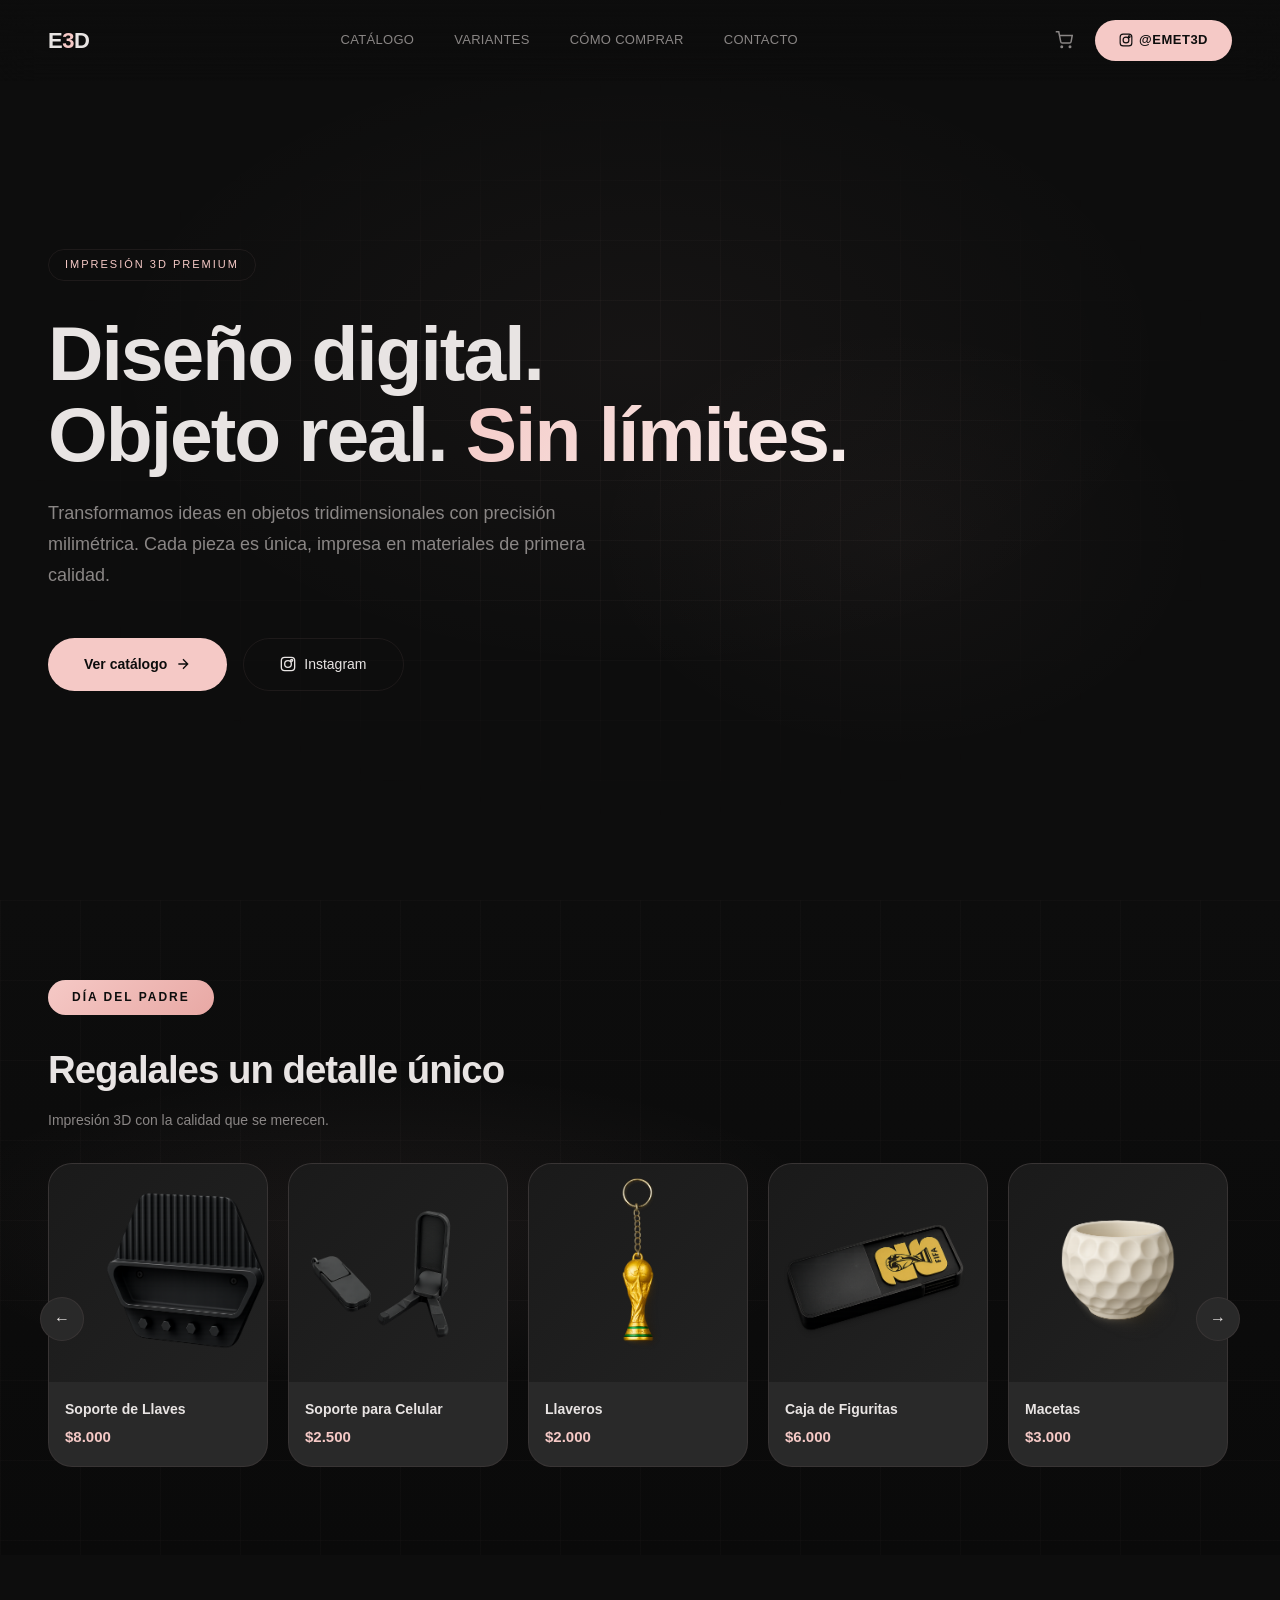
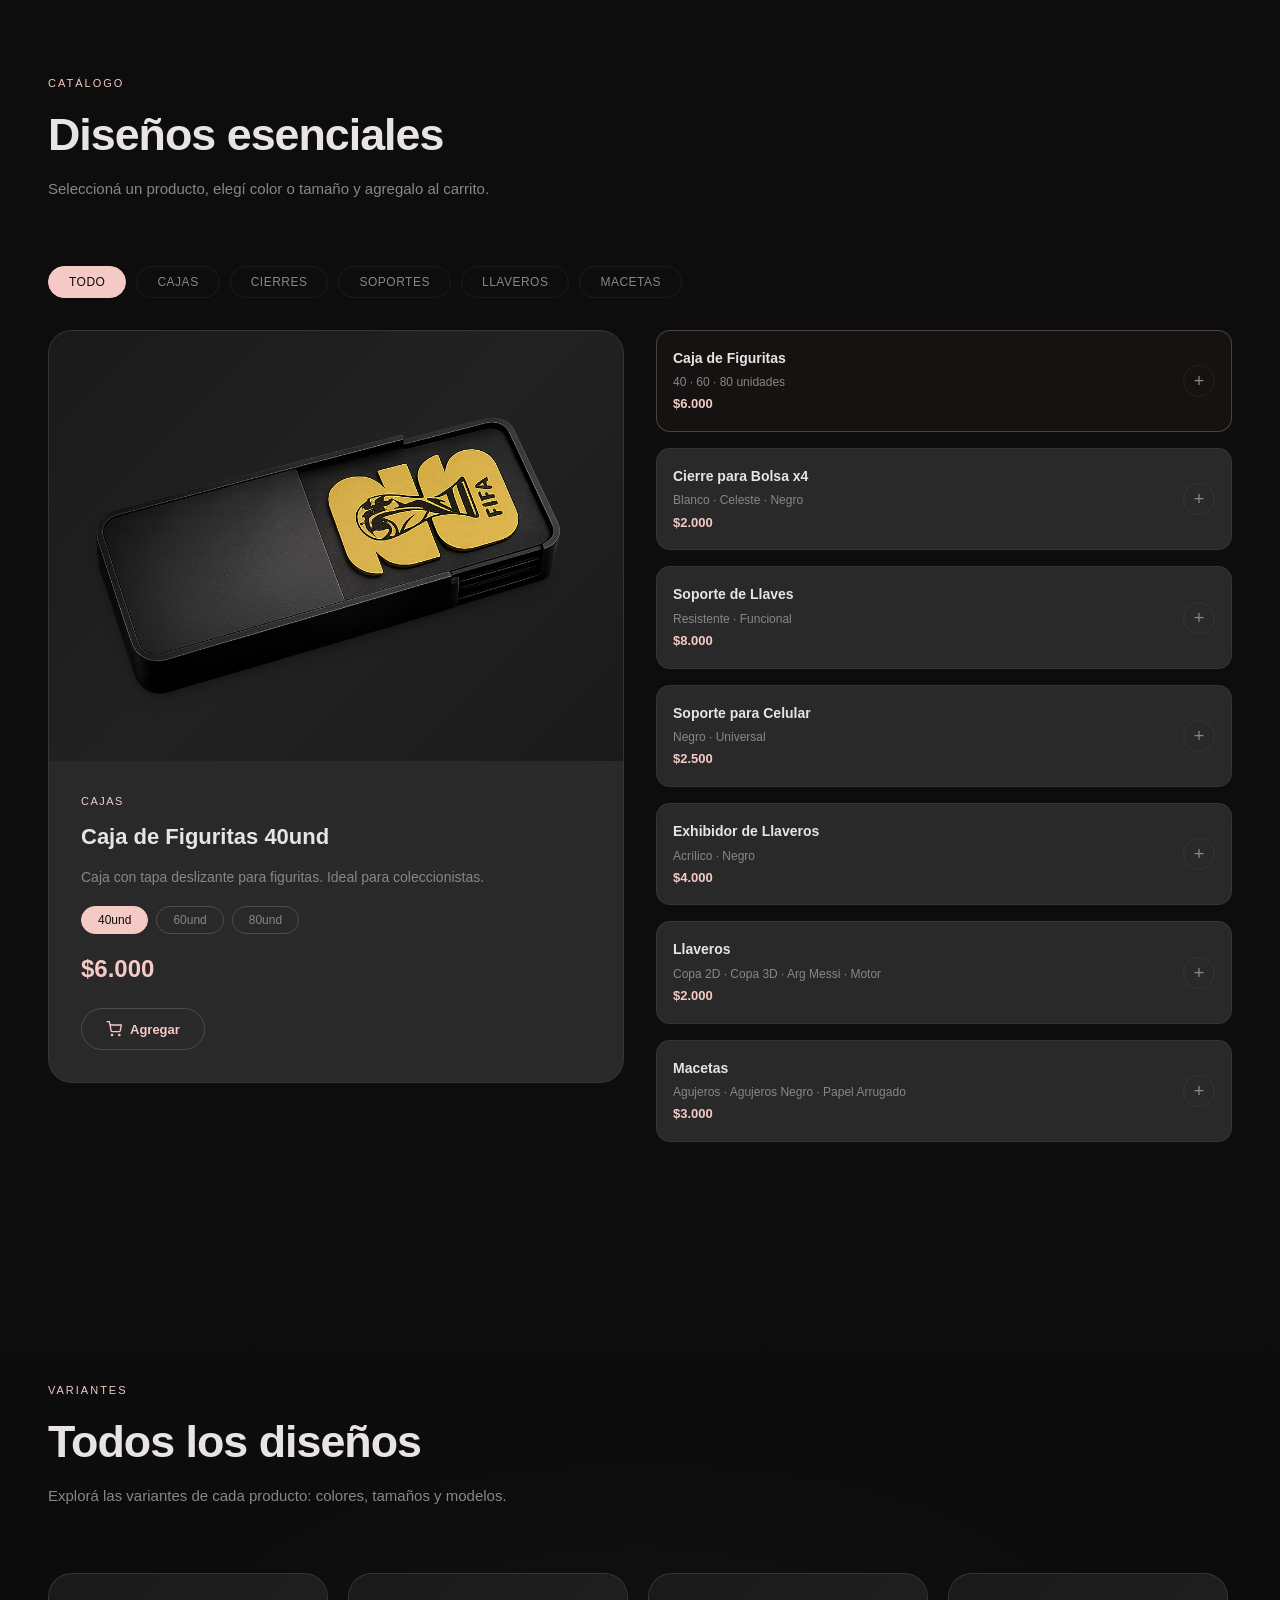
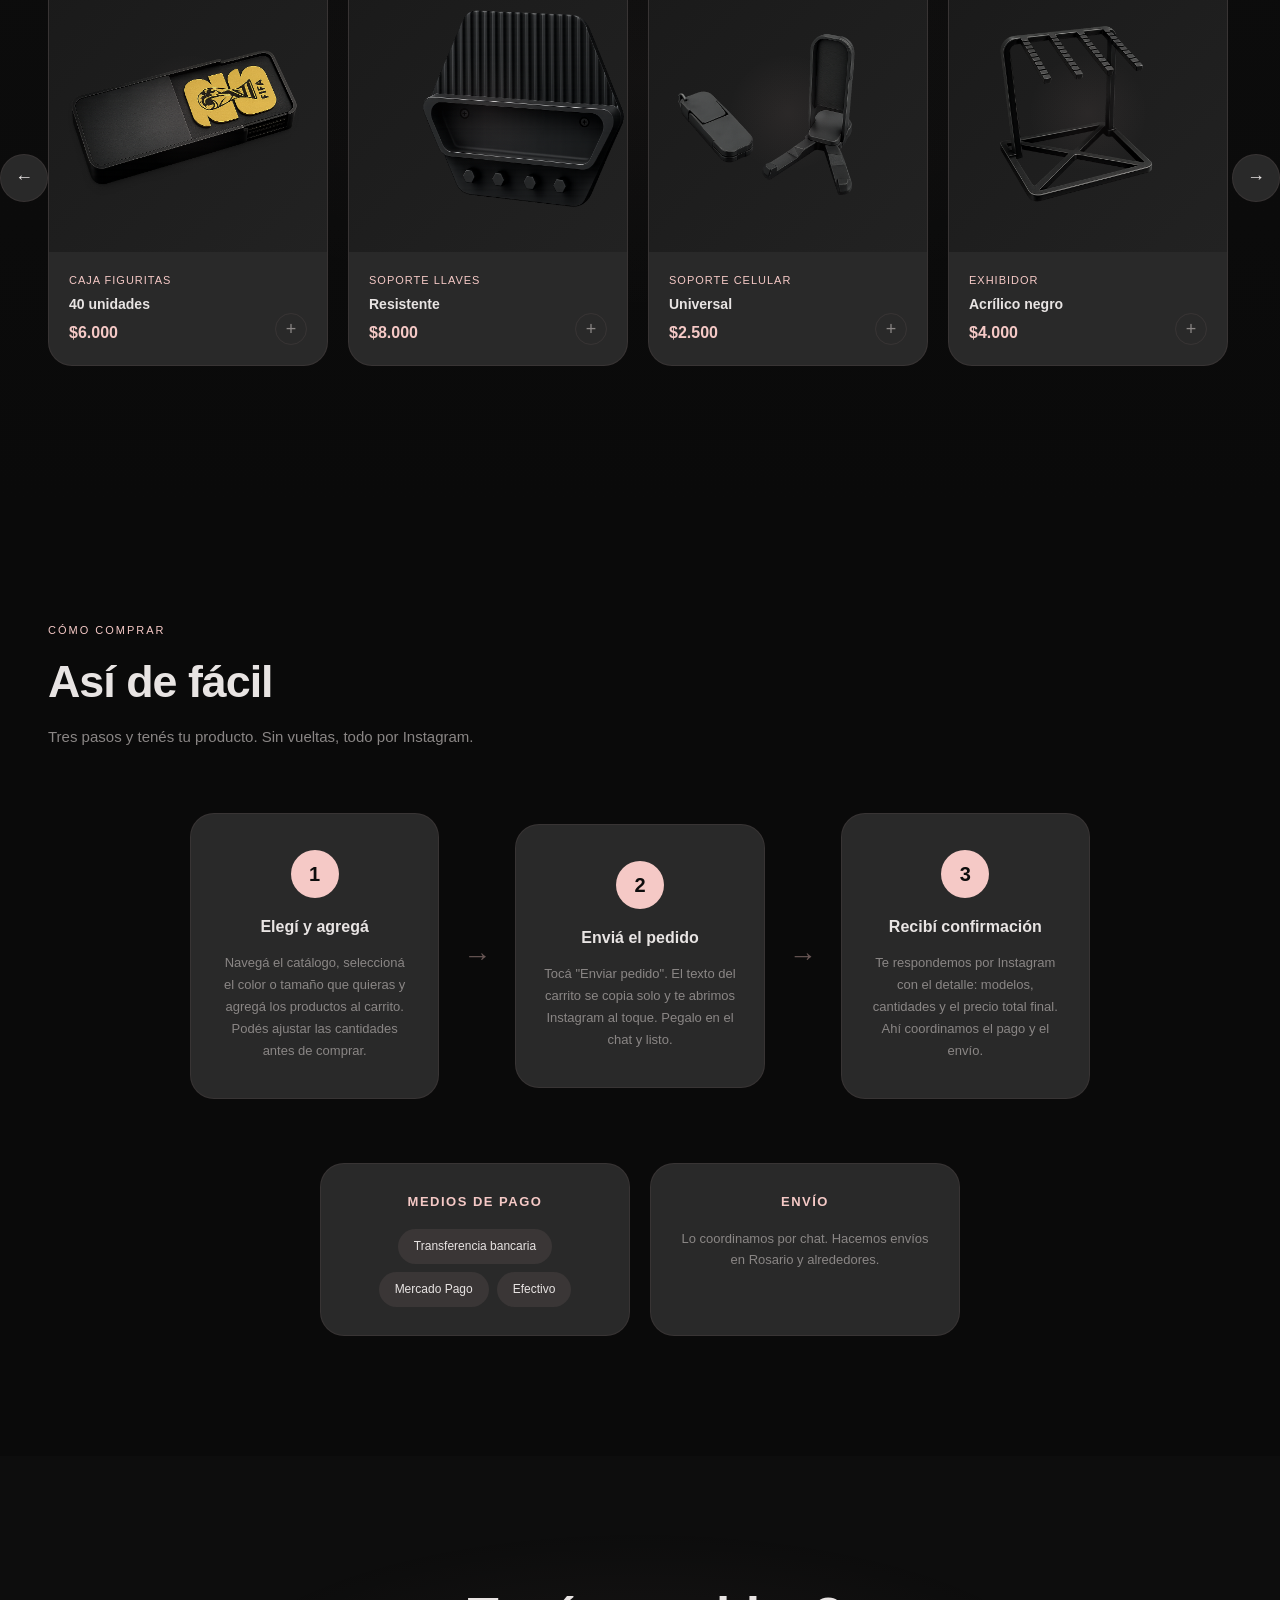
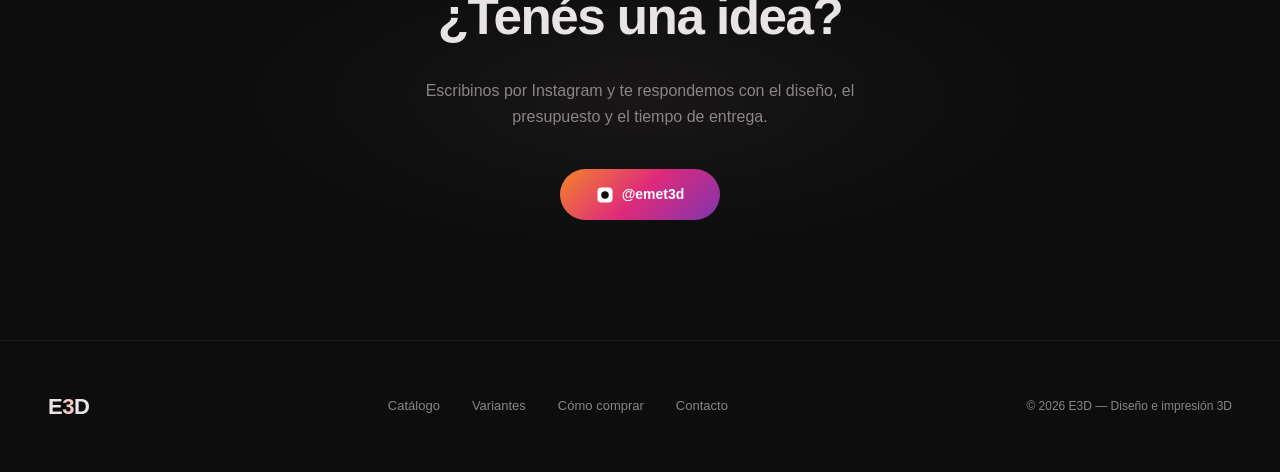
==== index.html @ e613b796 "Add special days carousel (Dia del Padre)" ====
<!DOCTYPE html>
<html lang="es">
<head>
<meta charset="UTF-8">
<meta name="viewport" content="width=device-width, initial-scale=1.0, maximum-scale=1.0, user-scalable=no">
<title>E3D — Diseño e Impresión 3D Premium</title>
<meta name="description" content="E3D — Transformamos ideas en objetos 3D. Cajas, llaveros, soportes y más. Impresión 3D premium en Rosario, Argentina. Pedidos por Instagram.">
<meta property="og:title" content="E3D — Diseño e Impresión 3D Premium">
<meta property="og:description" content="Cajas, llaveros, soportes y más. Impresión 3D premium. Pedinos por Instagram.">
<meta property="og:type" content="website">
<meta property="og:url" content="https://emet3d.github.io/E3D-Website/">
<meta property="og:image" content="https://emet3d.github.io/E3D-Website/images/og-image.png">
<meta name="twitter:card" content="summary_large_image">
<meta name="twitter:title" content="E3D — Diseño e Impresión 3D Premium">
<meta name="twitter:description" content="Cajas, llaveros, soportes y más. Impresión 3D premium. Pedinos por Instagram.">
<meta http-equiv="Content-Security-Policy" content="default-src 'self'; script-src 'self' https://code.jquery.com 'unsafe-inline'; style-src 'self' https://fonts.googleapis.com 'unsafe-inline'; font-src 'self' https://fonts.gstatic.com; img-src 'self' data:; connect-src 'self'; frame-ancestors 'none'; form-action 'none'; base-uri 'self'; upgrade-insecure-requests">
<link rel="canonical" href="https://emet3d.github.io/E3D-Website/">
<script type="application/ld+json">
{
  "@context": "https://schema.org",
  "@type": "Store",
  "name": "E3D",
  "description": "Diseño e impresión 3D premium. Cajas, llaveros, soportes y más.",
  "url": "https://e3d.com.ar",
  "telephone": "",
  "email": "",
  "address": { "@type": "PostalAddress", "addressLocality": "Rosario", "addressCountry": "AR" },
  "sameAs": ["https://www.instagram.com/emet3d/"],
  "makesOffer": [
    { "@type": "Offer", "name": "Caja de Figuritas 40und", "price": "6000", "priceCurrency": "ARS" },
    { "@type": "Offer", "name": "Caja de Figuritas 60und", "price": "8000", "priceCurrency": "ARS" },
    { "@type": "Offer", "name": "Caja de Figuritas 80und", "price": "10000", "priceCurrency": "ARS" },
    { "@type": "Offer", "name": "Cierre Bolsa Blanco x4", "price": "2000", "priceCurrency": "ARS" },
    { "@type": "Offer", "name": "Cierre Bolsa Celeste x4", "price": "2000", "priceCurrency": "ARS" },
    { "@type": "Offer", "name": "Cierre Bolsa Negro x4", "price": "2000", "priceCurrency": "ARS" },
    { "@type": "Offer", "name": "Soporte de Llaves", "price": "8000", "priceCurrency": "ARS" },
    { "@type": "Offer", "name": "Soporte para Celular", "price": "2500", "priceCurrency": "ARS" },
    { "@type": "Offer", "name": "Exhibidor de Llaveros", "price": "4000", "priceCurrency": "ARS" },
    { "@type": "Offer", "name": "Llavero Copa 2D", "price": "2000", "priceCurrency": "ARS" },
    { "@type": "Offer", "name": "Llavero Copa 3D", "price": "2000", "priceCurrency": "ARS" },
    { "@type": "Offer", "name": "Llavero Arg Messi", "price": "2000", "priceCurrency": "ARS" },
    { "@type": "Offer", "name": "Llavero Motor", "price": "2000", "priceCurrency": "ARS" },
    { "@type": "Offer", "name": "Maceta Textura Agujeros", "price": "3000", "priceCurrency": "ARS" },
    { "@type": "Offer", "name": "Maceta Textura Agujeros Negro", "price": "3000", "priceCurrency": "ARS" },
    { "@type": "Offer", "name": "Maceta Textura Papel Arrugado", "price": "3000", "priceCurrency": "ARS" }
  ]
}
</script>
<link rel="stylesheet" href="style.css">
</head>
<body>

<nav>
  <a href="#" class="nav-logo">E<span>3</span>D</a>
  <button class="hamburger" aria-label="Menú">
    <span></span><span></span><span></span>
  </button>
  <div class="nav-links">
    <a href="#catalogo">Catálogo</a>
    <a href="#variantes">Variantes</a>
    <a href="#como-comprar">Cómo comprar</a>
    <a href="#contacto">Contacto</a>
  </div>
  <div class="nav-right">
    <button class="cart-btn" id="cartToggle" aria-label="Carrito">
      <svg width="18" height="18" viewBox="0 0 24 24" fill="none" stroke="currentColor" stroke-width="2"><circle cx="9" cy="21" r="1"/><circle cx="20" cy="21" r="1"/><path d="M1 1h4l2.68 13.39a2 2 0 0 0 2 1.61h9.72a2 2 0 0 0 2-1.61L23 6H6"/></svg>
      <span class="cart-count" id="cartCount">0</span>
    </button>
    <a href="https://www.instagram.com/emet3d/" target="_blank" rel="noopener noreferrer" class="nav-cta">
      <svg width="14" height="14" viewBox="0 0 24 24" fill="none" stroke="currentColor" stroke-width="2"><rect x="2" y="2" width="20" height="20" rx="5"/><circle cx="12" cy="12" r="5"/><circle cx="17.5" cy="6.5" r="1.5"/></svg>
      @emet3d
    </a>
  </div>
</nav>

<section class="hero">
  <div class="hero-bg"></div>
  <div class="hero-grid"></div>
  <div class="hero-content">
    <div class="hero-tag">Impresión 3D Premium</div>
    <h1>Diseño digital.<br>Objeto real.<span class="highlight"> Sin límites.</span></h1>
    <p>Transformamos ideas en objetos tridimensionales con precisión milimétrica. Cada pieza es única, impresa en materiales de primera calidad.</p>
    <div class="hero-actions">
      <a href="#catalogo" class="btn-primary">
        Ver catálogo
        <svg width="16" height="16" viewBox="0 0 24 24" fill="none" stroke="currentColor" stroke-width="2"><path d="M5 12h14M12 5l7 7-7 7"/></svg>
      </a>
      <a href="https://www.instagram.com/emet3d/" target="_blank" rel="noopener noreferrer" class="btn-secondary">
        <svg width="16" height="16" viewBox="0 0 24 24" fill="none" stroke="currentColor" stroke-width="2"><rect x="2" y="2" width="20" height="20" rx="5"/><circle cx="12" cy="12" r="5"/><circle cx="17.5" cy="6.5" r="1.5"/></svg>
        Instagram
      </a>
    </div>

  </div>
</section>

<section class="special-section" id="especial">
  <div class="special-badge">Día del Padre</div>
  <div class="special-content">
    <div class="special-header">
      <h2>Regalales un detalle único</h2>
      <p>Impresión 3D con la calidad que se merecen.</p>
    </div>
    <div class="special-carousel">
      <div class="special-track">
        <div class="special-card" data-href="#catalogo" data-product="llaves">
          <img src="images/fotos sin nada/soporte llaves.png" alt="Soporte de Llaves" loading="lazy">
          <div class="special-card-info">
            <h4>Soporte de Llaves</h4>
            <span class="special-price">$8.000</span>
          </div>
        </div>
        <div class="special-card" data-href="#catalogo" data-product="celular">
          <img src="images/fotos sin nada/soporte para telefono negro.png" alt="Soporte para Celular" loading="lazy">
          <div class="special-card-info">
            <h4>Soporte para Celular</h4>
            <span class="special-price">$2.500</span>
          </div>
        </div>
        <div class="special-card" data-href="#catalogo" data-product="llavero">
          <img src="images/fotos sin nada/llavero copa 3d.png" alt="Llavero" loading="lazy">
          <div class="special-card-info">
            <h4>Llaveros</h4>
            <span class="special-price">$2.000</span>
          </div>
        </div>
        <div class="special-card" data-href="#catalogo" data-product="caja">
          <img src="images/fotos sin nada/caja de figuritas 40und tapa deslizante.png" alt="Caja de Figuritas" loading="lazy">
          <div class="special-card-info">
            <h4>Caja de Figuritas</h4>
            <span class="special-price">$6.000</span>
          </div>
        </div>
        <div class="special-card" data-href="#catalogo" data-product="maceta">
          <img src="images/fotos sin nada/maceta textura agujeros.png" alt="Maceta" loading="lazy">
          <div class="special-card-info">
            <h4>Macetas</h4>
            <span class="special-price">$3.000</span>
          </div>
        </div>
      </div>
      <button class="special-btn special-prev">&#8592;</button>
      <button class="special-btn special-next">&#8594;</button>
    </div>
  </div>
</section>

<section class="section" id="catalogo">
  <div class="section-header">
    <div class="section-tag">Catálogo</div>
    <h2 class="section-title">Diseños esenciales</h2>
    <p class="section-desc">Seleccioná un producto, elegí color o tamaño y agregalo al carrito.</p>
  </div>
  <div class="catalog-tabs fade-up">
    <button class="catalog-tab active" data-cat="todo">Todo</button>
    <button class="catalog-tab" data-cat="Cajas">Cajas</button>
    <button class="catalog-tab" data-cat="Cierres">Cierres</button>
    <button class="catalog-tab" data-cat="Soportes">Soportes</button>
    <button class="catalog-tab" data-cat="Llaveros">Llaveros</button>
    <button class="catalog-tab" data-cat="Macetas">Macetas</button>
  </div>
  <div class="catalog-layout">
    <div class="catalog-featured fade-up">
      <div class="product-image">
        <div class="glow"></div>
        <div class="placeholder-icon" style="font-size:64px; opacity:0.15;">&#128230;</div>
        <img src="" alt="Producto destacado" class="hidden" loading="lazy">
      </div>
      <div class="product-info">
        <div class="category">Cajas</div>
        <h3>Caja de Figuritas 40und</h3>
        <p class="desc">Caja con tapa deslizante para 40 figuritas. Ideal para coleccionistas y regalos empresariales.</p>
        <div class="variant-selector" style="display:none;">
          <div class="variant-options"></div>
        </div>
        <div class="price">$6.000</div>
        <div class="qty-selector" style="display:none;">
          <button class="qty-btn qty-minus">−</button>
          <span class="qty-value">1</span>
          <button class="qty-btn qty-plus">+</button>
          <span class="qty-total"></span>
        </div>
        <button class="btn-add-cart" data-id="caja-40" data-name="Caja de Figuritas 40und" data-price="6000">
          <svg width="16" height="16" viewBox="0 0 24 24" fill="none" stroke="currentColor" stroke-width="2"><circle cx="9" cy="21" r="1"/><circle cx="20" cy="21" r="1"/><path d="M1 1h4l2.68 13.39a2 2 0 0 0 2 1.61h9.72a2 2 0 0 0 2-1.61L23 6H6"/></svg>
          Agregar
        </button>
      </div>
    </div>
    <div class="catalog-list fade-up">
      <div class="catalog-item active" data-name="Caja de Figuritas" data-category="Cajas" data-desc="Caja con tapa deslizante para figuritas. Ideal para coleccionistas." data-price="$6.000" data-price-num="6000" data-id="caja-40" data-img="images/fotos sin nada/caja de figuritas 40und tapa deslizante.png" data-variants='[{"id":"caja-40","name":"Caja de Figuritas 40und","label":"40und","img":"images/fotos sin nada/caja de figuritas 40und tapa deslizante.png","price":"6000","priceLabel":"$6.000"},{"id":"caja-60","name":"Caja de Figuritas 60und","label":"60und","img":"images/fotos sin nada/caja de figuritas 40und tapa deslizante.png","price":"8000","priceLabel":"$8.000"},{"id":"caja-80","name":"Caja de Figuritas 80und","label":"80und","img":"images/fotos sin nada/caja de figuritas 40und tapa deslizante.png","price":"10000","priceLabel":"$10.000"}]'>
        <div class="item-info">
          <h4>Caja de Figuritas</h4>
          <p>40 · 60 · 80 unidades</p>
          <div class="item-price">$6.000</div>
        </div>
        <button class="btn-sm-cart" title="Agregar">+</button>
      </div>
      <div class="catalog-item" data-name="Cierre para Bolsa x4" data-category="Cierres" data-desc="Pack de 4 cierres plásticos para bolsas. Disponible en 3 colores." data-price="$2.000" data-price-num="2000" data-id="cierre-blanco" data-img="images/fotos sin nada/cierre bolsa blanco.png" data-variants='[{"id":"cierre-blanco","name":"Cierre Bolsa Blanco x4","label":"Blanco","img":"images/fotos sin nada/cierre bolsa blanco.png","price":"2000","priceLabel":"$2.000"},{"id":"cierre-celeste","name":"Cierre Bolsa Celeste x4","label":"Celeste","img":"images/fotos sin nada/cierre bolsa celeste.png","price":"2000","priceLabel":"$2.000"},{"id":"cierre-negro","name":"Cierre Bolsa Negro x4","label":"Negro","img":"images/fotos sin nada/cierre bolsa negro.png","price":"2000","priceLabel":"$2.000"}]'>
        <div class="item-info">
          <h4>Cierre para Bolsa x4</h4>
          <p>Blanco · Celeste · Negro</p>
          <div class="item-price">$2.000</div>
        </div>
        <button class="btn-sm-cart" title="Agregar">+</button>
      </div>
      <div class="catalog-item" data-name="Soporte de Llaves" data-category="Soportes" data-desc="Soporte resistente para llaves. Diseño funcional y duradero." data-price="$8.000" data-price-num="8000" data-id="soporte-llaves" data-img="images/fotos sin nada/soporte llaves.png" data-variants="">
        <div class="item-info">
          <h4>Soporte de Llaves</h4>
          <p>Resistente · Funcional</p>
          <div class="item-price">$8.000</div>
        </div>
        <button class="btn-sm-cart" title="Agregar">+</button>
      </div>
      <div class="catalog-item" data-name="Soporte para Celular" data-category="Soportes" data-desc="Soporte minimalista para celular. Compatible con cualquier teléfono." data-price="$2.500" data-price-num="2500" data-id="soporte-celular" data-img="images/fotos sin nada/soporte para telefono negro.png" data-variants="">
        <div class="item-info">
          <h4>Soporte para Celular</h4>
          <p>Negro · Universal</p>
          <div class="item-price">$2.500</div>
        </div>
        <button class="btn-sm-cart" title="Agregar">+</button>
      </div>
      <div class="catalog-item" data-name="Exhibidor de Llaveros" data-category="Exhibidores" data-desc="Exhibidor de acrílico para llaveros. Ideal para puntos de venta." data-price="$4.000" data-price-num="4000" data-id="exhibidor-llavero" data-img="images/fotos sin nada/exhibidor de llavero negro.png" data-variants="">
        <div class="item-info">
          <h4>Exhibidor de Llaveros</h4>
          <p>Acrílico · Negro</p>
          <div class="item-price">$4.000</div>
        </div>
        <button class="btn-sm-cart" title="Agregar">+</button>
      </div>
      <div class="catalog-item" data-name="Llaveros" data-category="Llaveros" data-desc="Llaveros personalizados. 1u $2.000 · 5u c/u $1.500 · 10u c/u $1.200. Elegí tu diseño." data-price="$2.000" data-price-num="2000" data-id="llavero-copa-2d" data-img="images/fotos sin nada/llavero copa 2d.png" data-tiered="true" data-variants='[{"id":"llavero-copa-2d","name":"Llavero Copa 2D","label":"Copa 2D","img":"images/fotos sin nada/llavero copa 2d.png","price":"2000","priceLabel":"$2.000"},{"id":"llavero-copa-3d","name":"Llavero Copa 3D","label":"Copa 3D","img":"images/fotos sin nada/llavero copa 3d.png","price":"2000","priceLabel":"$2.000"},{"id":"llavero-messi","name":"Llavero Arg Messi","label":"Arg Messi","img":"images/fotos sin nada/llavero arg messi.png","price":"2000","priceLabel":"$2.000"},{"id":"llavero-motor","name":"Llavero Motor","label":"Motor","img":"images/fotos sin nada/llavero motor.png","price":"2000","priceLabel":"$2.000"}]'>
        <div class="item-info">
          <h4>Llaveros</h4>
          <p>Copa 2D · Copa 3D · Arg Messi · Motor</p>
          <div class="item-price">$2.000</div>
        </div>
        <button class="btn-sm-cart" title="Agregar">+</button>
      </div>
      <div class="catalog-item" data-name="Macetas" data-category="Macetas" data-desc="Macetas texturizadas impresas en 3D. Ideales para cactus y suculentas." data-price="$3.000" data-price-num="3000" data-id="maceta-agujeros" data-img="images/fotos sin nada/maceta textura agujeros.png" data-variants='[{"id":"maceta-agujeros","name":"Maceta Textura Agujeros","label":"Agujeros","img":"images/fotos sin nada/maceta textura agujeros.png","price":"3000","priceLabel":"$3.000"},{"id":"maceta-agujeros-negro","name":"Maceta Textura Agujeros Negro","label":"Agujeros Negro","img":"images/fotos sin nada/maceta textura agujeros negro.png","price":"3000","priceLabel":"$3.000"},{"id":"maceta-papel","name":"Maceta Textura Papel Arrugado","label":"Papel Arrugado","img":"images/fotos sin nada/maceta textura papel.png","price":"3000","priceLabel":"$3.000"}]'>
        <div class="item-info">
          <h4>Macetas</h4>
          <p>Agujeros · Agujeros Negro · Papel Arrugado</p>
          <div class="item-price">$3.000</div>
        </div>
        <button class="btn-sm-cart" title="Agregar">+</button>
      </div>
    </div>
  </div>
</section>

<section class="variants-section" id="variantes">
  <div class="section-header">
    <div class="section-tag">Variantes</div>
    <h2 class="section-title">Todos los diseños</h2>
    <p class="section-desc">Explorá las variantes de cada producto: colores, tamaños y modelos.</p>
  </div>
  <div class="carousel-wrapper fade-up">
    <button class="carousel-btn prev">&#8592;</button>
    <button class="carousel-btn next">&#8594;</button>
    <div class="carousel-track">
      <div class="carousel-card" data-id="caja-40" data-name="Caja de Figuritas 40und" data-price="6000">
        <div class="carousel-image">
          <div class="carousel-glow"></div>
          <img src="images/fotos sin nada/caja de figuritas 40und tapa deslizante.png" alt="Caja de Figuritas 40und" loading="lazy">
        </div>
        <div class="carousel-info">
          <div class="variant-label">Caja Figuritas</div>
          <h4>40 unidades</h4>
          <div class="variant-price">$6.000</div>
          <button class="btn-sm-cart variant-add" title="Agregar">+</button>
        </div>
      </div>
      <div class="carousel-card" data-id="soporte-llaves" data-name="Soporte de Llaves" data-price="8000">
        <div class="carousel-image">
          <div class="carousel-glow"></div>
          <img src="images/fotos sin nada/soporte llaves.png" alt="Soporte de Llaves" loading="lazy">
        </div>
        <div class="carousel-info">
          <div class="variant-label">Soporte Llaves</div>
          <h4>Resistente</h4>
          <div class="variant-price">$8.000</div>
          <button class="btn-sm-cart variant-add" title="Agregar">+</button>
        </div>
      </div>
      <div class="carousel-card" data-id="soporte-celular" data-name="Soporte para Celular" data-price="2500">
        <div class="carousel-image">
          <div class="carousel-glow"></div>
          <img src="images/fotos sin nada/soporte para telefono negro.png" loading="lazy" alt="Soporte para Celular">
        </div>
        <div class="carousel-info">
          <div class="variant-label">Soporte Celular</div>
          <h4>Universal</h4>
          <div class="variant-price">$2.500</div>
          <button class="btn-sm-cart variant-add" title="Agregar">+</button>
        </div>
      </div>
      <div class="carousel-card" data-id="exhibidor-llavero" data-name="Exhibidor de Llaveros" data-price="4000">
        <div class="carousel-image">
          <div class="carousel-glow"></div>
          <img src="images/fotos sin nada/exhibidor de llavero negro.png" loading="lazy" alt="Exhibidor de Llaveros">
        </div>
        <div class="carousel-info">
          <div class="variant-label">Exhibidor</div>
          <h4>Acrílico negro</h4>
          <div class="variant-price">$4.000</div>
          <button class="btn-sm-cart variant-add" title="Agregar">+</button>
        </div>
      </div>
      <div class="carousel-card" data-id="cierre-blanco" data-name="Cierre Bolsa Blanco x4" data-price="2000">
        <div class="carousel-image">
          <div class="carousel-glow"></div>
          <img src="images/fotos sin nada/cierre bolsa blanco.png" loading="lazy" alt="Cierre Bolsa Blanco x4">
        </div>
        <div class="carousel-info">
          <div class="variant-label">Cierre Blanco</div>
          <h4>Pack x4</h4>
          <div class="variant-price">$2.000</div>
          <button class="btn-sm-cart variant-add" title="Agregar">+</button>
        </div>
      </div>
      <div class="carousel-card" data-id="cierre-celeste" data-name="Cierre Bolsa Celeste x4" data-price="2000">
        <div class="carousel-image">
          <div class="carousel-glow"></div>
          <img src="images/fotos sin nada/cierre bolsa celeste.png" loading="lazy" alt="Cierre Bolsa Celeste x4">
        </div>
        <div class="carousel-info">
          <div class="variant-label">Cierre Celeste</div>
          <h4>Pack x4</h4>
          <div class="variant-price">$2.000</div>
          <button class="btn-sm-cart variant-add" title="Agregar">+</button>
        </div>
      </div>
      <div class="carousel-card" data-id="cierre-negro" data-name="Cierre Bolsa Negro x4" data-price="2000">
        <div class="carousel-image">
          <div class="carousel-glow"></div>
          <img src="images/fotos sin nada/cierre bolsa negro.png" loading="lazy" alt="Cierre Bolsa Negro x4">
        </div>
        <div class="carousel-info">
          <div class="variant-label">Cierre Negro</div>
          <h4>Pack x4</h4>
          <div class="variant-price">$2.000</div>
          <button class="btn-sm-cart variant-add" title="Agregar">+</button>
        </div>
      </div>
      <div class="carousel-card" data-id="llavero-copa-2d" data-name="Llavero Copa 2D" data-price="2000">
        <div class="carousel-image">
          <div class="carousel-glow"></div>
          <img src="images/fotos sin nada/llavero copa 2d.png" loading="lazy" alt="Llavero Copa 2D">
        </div>
        <div class="carousel-info">
          <div class="variant-label">Llavero</div>
          <h4>Copa 2D</h4>
          <div class="variant-price">$2.000</div>
          <button class="btn-sm-cart variant-add" title="Agregar">+</button>
        </div>
      </div>
      <div class="carousel-card" data-id="llavero-copa-3d" data-name="Llavero Copa 3D" data-price="2000">
        <div class="carousel-image">
          <div class="carousel-glow"></div>
          <img src="images/fotos sin nada/llavero copa 3d.png" loading="lazy" alt="Llavero Copa 3D">
        </div>
        <div class="carousel-info">
          <div class="variant-label">Llavero</div>
          <h4>Copa 3D</h4>
          <div class="variant-price">$2.000</div>
          <button class="btn-sm-cart variant-add" title="Agregar">+</button>
        </div>
      </div>
      <div class="carousel-card" data-id="llavero-messi" data-name="Llavero Arg Messi" data-price="2000">
        <div class="carousel-image">
          <div class="carousel-glow"></div>
          <img src="images/fotos sin nada/llavero arg messi.png" loading="lazy" alt="Llavero Arg Messi">
        </div>
        <div class="carousel-info">
          <div class="variant-label">Llavero</div>
          <h4>Arg Messi</h4>
          <div class="variant-price">$2.000</div>
          <button class="btn-sm-cart variant-add" title="Agregar">+</button>
        </div>
      </div>
      <div class="carousel-card" data-id="llavero-motor" data-name="Llavero Motor" data-price="2000">
        <div class="carousel-image">
          <div class="carousel-glow"></div>
          <img src="images/fotos sin nada/llavero motor.png" loading="lazy" alt="Llavero Motor">
        </div>
        <div class="carousel-info">
          <div class="variant-label">Llavero</div>
          <h4>Motor</h4>
          <div class="variant-price">$2.000</div>
          <button class="btn-sm-cart variant-add" title="Agregar">+</button>
        </div>
      </div>
      <div class="carousel-card" data-id="maceta-agujeros" data-name="Maceta Textura Agujeros" data-price="3000">
        <div class="carousel-image">
          <div class="carousel-glow"></div>
          <img src="images/fotos sin nada/maceta textura agujeros.png" loading="lazy" alt="Maceta Textura Agujeros">
        </div>
        <div class="carousel-info">
          <div class="variant-label">Maceta</div>
          <h4>Textura Agujeros</h4>
          <div class="variant-price">$3.000</div>
          <button class="btn-sm-cart variant-add" title="Agregar">+</button>
        </div>
      </div>
      <div class="carousel-card" data-id="maceta-agujeros-negro" data-name="Maceta Textura Agujeros Negro" data-price="3000">
        <div class="carousel-image">
          <div class="carousel-glow"></div>
          <img src="images/fotos sin nada/maceta textura agujeros negro.png" loading="lazy" alt="Maceta Textura Agujeros Negro">
        </div>
        <div class="carousel-info">
          <div class="variant-label">Maceta</div>
          <h4>Agujeros Negro</h4>
          <div class="variant-price">$3.000</div>
          <button class="btn-sm-cart variant-add" title="Agregar">+</button>
        </div>
      </div>
      <div class="carousel-card" data-id="maceta-papel" data-name="Maceta Textura Papel Arrugado" data-price="3000">
        <div class="carousel-image">
          <div class="carousel-glow"></div>
          <img src="images/fotos sin nada/maceta textura papel.png" loading="lazy" alt="Maceta Textura Papel Arrugado">
        </div>
        <div class="carousel-info">
          <div class="variant-label">Maceta</div>
          <h4>Papel Arrugado</h4>
          <div class="variant-price">$3.000</div>
          <button class="btn-sm-cart variant-add" title="Agregar">+</button>
        </div>
      </div>
    </div>
  </div>
</section>

<section class="section how-section" id="como-comprar">
  <div class="section-header">
    <div class="section-tag">Cómo comprar</div>
    <h2 class="section-title">Así de fácil</h2>
    <p class="section-desc">Tres pasos y tenés tu producto. Sin vueltas, todo por Instagram.</p>
  </div>
  <div class="how-grid fade-up">
    <div class="how-step">
      <div class="how-num">1</div>
      <h3>Elegí y agregá</h3>
      <p>Navegá el catálogo, seleccioná el color o tamaño que quieras y agregá los productos al carrito. Podés ajustar las cantidades antes de comprar.</p>
    </div>
    <div class="how-arrow">
      <span>&#8594;</span>
    </div>
    <div class="how-step">
      <div class="how-num">2</div>
      <h3>Enviá el pedido</h3>
      <p>Tocá "Enviar pedido". El texto del carrito se copia solo y te abrimos Instagram al toque. Pegalo en el chat y listo.</p>
    </div>
    <div class="how-arrow">
      <span>&#8594;</span>
    </div>
    <div class="how-step">
      <div class="how-num">3</div>
      <h3>Recibí confirmación</h3>
      <p>Te respondemos por Instagram con el detalle: modelos, cantidades y el precio total final. Ahí coordinamos el pago y el envío.</p>
    </div>
  </div>
  <div class="how-payment fade-up">
    <div class="payment-box">
      <h3>Medios de pago</h3>
      <div class="payment-methods">
        <span class="payment-method">Transferencia bancaria</span>
        <span class="payment-method">Mercado Pago</span>
        <span class="payment-method">Efectivo</span>
      </div>
    </div>
    <div class="payment-box">
      <h3>Envío</h3>
      <p>Lo coordinamos por chat. Hacemos envíos en Rosario y alrededores.</p>
    </div>
  </div>
</section>

<section class="cta-section" id="contacto">
  <h2 class="fade-up">¿Tenés una idea?</h2>
  <p class="fade-up">Escribinos por Instagram y te respondemos con el diseño, el presupuesto y el tiempo de entrega.</p>
  <div class="cta-actions fade-up">
    <a href="https://www.instagram.com/emet3d/" target="_blank" rel="noopener noreferrer" class="btn-instagram">
      <svg width="18" height="18" viewBox="0 0 24 24" fill="currentColor"><rect x="2" y="2" width="20" height="20" rx="5"/><circle cx="12" cy="12" r="5" fill="#0d0d0d"/><circle cx="17.5" cy="6.5" r="1.5"/></svg>
      @emet3d
    </a>
  </div>
</section>

<footer>
  <div>
    <a href="#" class="nav-logo footer-logo">E<span>3</span>D</a>
  </div>
  <div class="footer-links">
    <a href="#catalogo">Catálogo</a>
    <a href="#variantes">Variantes</a>
    <a href="#como-comprar">Cómo comprar</a>
    <a href="#contacto">Contacto</a>
  </div>
  <div class="footer-copy">&copy; 2026 E3D — Diseño e impresión 3D</div>
</footer>

<!-- Cart sidebar -->
<div class="cart-overlay" id="cartOverlay"></div>
<div class="cart-sidebar" id="cartSidebar">
  <div class="cart-header">
    <h3>Carrito</h3>
    <button class="cart-close" id="cartClose">
      <svg width="20" height="20" viewBox="0 0 24 24" fill="none" stroke="currentColor" stroke-width="2"><line x1="18" y1="6" x2="6" y2="18"/><line x1="6" y1="6" x2="18" y2="18"/></svg>
    </button>
  </div>
  <div class="cart-items" id="cartItems">
    <div class="cart-empty">Tu carrito está vacío</div>
  </div>
  <div class="cart-footer" id="cartFooter" style="display:none;">
    <div class="cart-total">
      <span>Total</span>
      <span id="cartTotal">$0</span>
    </div>
    <div class="cart-footer-actions">
      <button class="btn-checkout" id="checkoutBtn">
        <svg width="16" height="16" viewBox="0 0 24 24" fill="none" stroke="currentColor" stroke-width="2"><path d="M22 12h-4l-3 9L9 3l-3 9H2"/></svg>
        Enviar pedido
      </button>
      <button class="btn-clear-cart" id="clearCartBtn" title="Vaciar carrito">
        <svg width="16" height="16" viewBox="0 0 24 24" fill="none" stroke="currentColor" stroke-width="2"><polyline points="3 6 5 6 21 6"/><path d="M19 6v14a2 2 0 0 1-2 2H7a2 2 0 0 1-2-2V6m3 0V4a2 2 0 0 1 2-2h4a2 2 0 0 1 2 2v2"/></svg>
      </button>
    </div>
    <p class="checkout-note">Se copia el pedido y abrimos Instagram</p>
  </div>
</div>

<script src="https://code.jquery.com/jquery-3.7.1.min.js" integrity="sha384-1H217gwSVyLSIfaLxHbE7dRb3v4mYCKbpQvzx0cegeju1MVsGrX5xXxAvs/HgeFs" crossorigin="anonymous"></script>
<script src="script.js"></script>
</body>
</html>
---- style.css ----
@import url('https://fonts.googleapis.com/css2?family=Inter:wght@300;400;500;600;700&display=swap');

:root {
  --black: #0d0d0d;
  --graphite: #292929;
  --pink: #f5c9c6;
  --pink-light: #f7eeec;
  --pink-dim: rgba(245,201,198,0.08);
  --text: #e8e4e3;
  --text-dim: #8a8685;
  --border: rgba(245,201,198,0.07);
  --radius: 24px;
  --radius-sm: 14px;
  --transition: all 0.5s cubic-bezier(0.16, 1, 0.3, 1);
}

/* Utility */
.hidden { display: none; }
.footer-logo { font-size: 18px; }

* { margin: 0; padding: 0; box-sizing: border-box; }

html { scroll-behavior: smooth; }

body {
  font-family: 'Inter', -apple-system, sans-serif;
  background: var(--black);
  color: var(--text);
  line-height: 1.6;
  overflow-x: hidden;
  -webkit-font-smoothing: antialiased;
}

::selection { background: var(--pink); color: var(--black); }

::-webkit-scrollbar { width: 6px; }
::-webkit-scrollbar-track { background: var(--black); }
::-webkit-scrollbar-thumb { background: var(--graphite); border-radius: 3px; }
::-webkit-scrollbar-thumb:hover { background: var(--pink); }

/* Navigation */
nav {
  position: fixed; top: 0; left: 0; right: 0;
  padding: 20px 48px;
  display: flex; justify-content: space-between; align-items: center;
  z-index: 100;
  background: linear-gradient(180deg, rgba(13,13,13,0.98) 0%, transparent 100%);
  backdrop-filter: blur(20px);
  -webkit-backdrop-filter: blur(20px);
}

.nav-logo {
  font-size: 22px; font-weight: 700; letter-spacing: -0.5px;
  color: var(--text); text-decoration: none;
}

.nav-logo span { color: var(--pink); }

.nav-links { display: flex; gap: 40px; align-items: center; }

.nav-links a {
  color: var(--text-dim); text-decoration: none; font-size: 13px;
  font-weight: 500; letter-spacing: 0.3px; text-transform: uppercase;
  position: relative; transition: var(--transition);
}

.nav-links a::after {
  content: ''; position: absolute; bottom: -4px; left: 0; right: 0;
  height: 1px; background: var(--pink);
  transform: scaleX(0); transition: var(--transition);
}

.nav-links a:hover { color: var(--text); }
.nav-links a:hover::after { transform: scaleX(1); }

.hamburger {
  display: none; flex-direction: column; gap: 5px;
  background: none; border: none; cursor: pointer;
  padding: 4px; z-index: 101;
}

.hamburger span {
  display: block; width: 22px; height: 2px;
  background: var(--text);
  transition: var(--transition);
  border-radius: 2px;
}

.hamburger.active span:nth-child(1) { transform: rotate(45deg) translate(5px, 5px); }
.hamburger.active span:nth-child(2) { opacity: 0; }
.hamburger.active span:nth-child(3) { transform: rotate(-45deg) translate(5px, -5px); }

.nav-right { display: flex; align-items: center; gap: 16px; }

.cart-btn {
  position: relative; background: none; border: none;
  color: var(--text-dim); cursor: pointer;
  padding: 6px; transition: var(--transition);
  display: flex; align-items: center;
}

.cart-btn:hover { color: var(--pink); }

.cart-count {
  position: absolute; top: -2px; right: -4px;
  min-width: 18px; height: 18px;
  background: var(--pink); color: var(--black);
  font-size: 10px; font-weight: 700;
  border-radius: 50%;
  display: flex; align-items: center; justify-content: center;
  padding: 0 4px;
  line-height: 1;
}

.nav-cta {
  background: var(--pink); color: var(--black); border: none;
  padding: 10px 24px; border-radius: 50px;
  font-size: 13px; font-weight: 600;
  cursor: pointer; transition: var(--transition);
  text-transform: uppercase; letter-spacing: 0.5px;
  text-decoration: none; display: inline-flex; align-items: center; gap: 6px;
}

.nav-cta:hover { background: var(--pink-light); transform: translateY(-1px); }

/* Hero */
.hero {
  min-height: 100vh;
  display: flex; flex-direction: column; justify-content: center;
  padding: 120px 48px 80px;
  position: relative; overflow: hidden;
}

.hero-bg {
  position: absolute; inset: 0;
  background:
    radial-gradient(ellipse 60% 50% at 50% 40%, rgba(245,201,198,0.04) 0%, transparent 70%),
    radial-gradient(ellipse 40% 40% at 70% 60%, rgba(245,201,198,0.03) 0%, transparent 60%);
  pointer-events: none;
}

.hero-grid {
  position: absolute; inset: 0;
  background-image:
    linear-gradient(rgba(245,201,198,0.03) 1px, transparent 1px),
    linear-gradient(90deg, rgba(245,201,198,0.03) 1px, transparent 1px);
  background-size: 60px 60px;
  pointer-events: none;
  mask-image: radial-gradient(ellipse 70% 60% at 50% 50%, black 30%, transparent 70%);
  -webkit-mask-image: radial-gradient(ellipse 70% 60% at 50% 50%, black 30%, transparent 70%);
}

.hero-content { position: relative; z-index: 1; max-width: 900px; }

.hero-tag {
  display: inline-block;
  padding: 6px 16px;
  border: 1px solid var(--border);
  border-radius: 50px;
  font-size: 11px; font-weight: 500; letter-spacing: 2px; text-transform: uppercase;
  color: var(--pink); margin-bottom: 32px;
  animation: fadeUp 0.8s ease forwards;
}

.hero h1 {
  font-size: clamp(40px, 6vw, 80px);
  font-weight: 700; letter-spacing: -2px;
  line-height: 1.05; margin-bottom: 24px;
  animation: fadeUp 0.8s 0.1s ease forwards;
  opacity: 0;
}

.hero h1 .highlight {
  background: linear-gradient(135deg, var(--pink) 0%, var(--pink-light) 100%);
  -webkit-background-clip: text; -webkit-text-fill-color: transparent;
  background-clip: text;
}

.hero p {
  font-size: 18px; color: var(--text-dim);
  max-width: 540px; line-height: 1.7;
  margin-bottom: 48px;
  animation: fadeUp 0.8s 0.2s ease forwards;
  opacity: 0;
}

.hero-actions { display: flex; gap: 16px; flex-wrap: wrap; animation: fadeUp 0.8s 0.3s ease forwards; opacity: 0; }

.btn-primary {
  background: var(--pink); color: var(--black); border: none;
  padding: 14px 36px; border-radius: 50px;
  font-size: 14px; font-weight: 600;
  cursor: pointer; transition: var(--transition);
  text-decoration: none; display: inline-flex; align-items: center; gap: 8px;
}

.btn-primary:hover { background: var(--pink-light); transform: translateY(-2px); box-shadow: 0 8px 30px rgba(245,201,198,0.15); }

.btn-secondary {
  background: transparent; color: var(--text); border: 1px solid var(--border);
  padding: 14px 36px; border-radius: 50px;
  font-size: 14px; font-weight: 500;
  cursor: pointer; transition: var(--transition);
  text-decoration: none; display: inline-flex; align-items: center; gap: 8px;
}

.btn-secondary:hover { border-color: var(--pink); color: var(--pink); transform: translateY(-2px); }

.hero-stats {
  display: flex; gap: 60px; margin-top: 80px;
  animation: fadeUp 0.8s 0.4s ease forwards; opacity: 0;
}

.hero-stat h3 {
  font-size: 32px; font-weight: 700; letter-spacing: -1px;
  color: var(--text);
}

.hero-stat h3 span { color: var(--pink); }

.hero-stat p { font-size: 13px; color: var(--text-dim); text-transform: uppercase; letter-spacing: 1px; margin-top: 4px; }

/* Special section */
.special-section {
  padding: 80px 48px;
  position: relative;
  overflow: hidden;
  background:
    radial-gradient(ellipse 60% 40% at 30% 50%, rgba(245,201,198,0.06) 0%, transparent 60%),
    linear-gradient(180deg, var(--black) 0%, #0a0a0a 100%);
}

.special-section::before {
  content: ''; position: absolute; inset: 0;
  background-image:
    linear-gradient(rgba(245,201,198,0.02) 1px, transparent 1px),
    linear-gradient(90deg, rgba(245,201,198,0.02) 1px, transparent 1px);
  background-size: 80px 80px;
  pointer-events: none;
}

.special-badge {
  display: inline-block;
  padding: 8px 24px;
  background: linear-gradient(135deg, var(--pink), #e8a8a4);
  color: var(--black);
  border-radius: 50px;
  font-size: 12px; font-weight: 700;
  text-transform: uppercase; letter-spacing: 2px;
  position: relative; z-index: 1;
  margin-bottom: 24px;
}

.special-content { position: relative; z-index: 1; }

.special-header h2 {
  font-size: clamp(24px, 3vw, 40px);
  font-weight: 700; letter-spacing: -1px;
  margin-bottom: 8px;
}

.special-header p {
  font-size: 14px; color: var(--text-dim);
  margin-bottom: 32px;
}

.special-carousel {
  position: relative;
}

.special-track {
  display: flex; gap: 20px;
  overflow-x: auto;
  scroll-snap-type: x mandatory;
  -webkit-overflow-scrolling: touch;
  scrollbar-width: none;
  padding-bottom: 8px;
}

.special-track::-webkit-scrollbar { display: none; }

.special-card {
  flex: 0 0 220px;
  scroll-snap-align: start;
  background: var(--graphite);
  border-radius: var(--radius);
  border: 1px solid var(--border);
  overflow: hidden;
  cursor: pointer;
  transition: var(--transition);
}

.special-card:hover {
  transform: translateY(-6px);
  border-color: rgba(245,201,198,0.15);
  box-shadow: 0 12px 40px rgba(0,0,0,0.3);
}

.special-card img {
  width: 100%; aspect-ratio: 1;
  object-fit: cover;
  display: block;
  background: linear-gradient(135deg, #1a1a1a 0%, #222 100%);
  transition: var(--transition);
}

.special-card:hover img { transform: scale(1.05); }

.special-card-info {
  padding: 16px;
}

.special-card-info h4 {
  font-size: 14px; font-weight: 600; margin-bottom: 4px;
}

.special-price {
  font-size: 15px; font-weight: 700; color: var(--pink);
}

.special-btn {
  position: absolute; top: 50%; transform: translateY(-50%);
  width: 44px; height: 44px;
  border-radius: 50%;
  background: var(--graphite);
  border: 1px solid var(--border);
  color: var(--text);
  font-size: 16px;
  cursor: pointer;
  transition: var(--transition);
  display: flex; align-items: center; justify-content: center;
  z-index: 10;
}

.special-btn:hover {
  background: var(--pink);
  color: var(--black);
  border-color: var(--pink);
}

.special-prev { left: -8px; }
.special-next { right: -8px; }

/* Sections */
.section {
  padding: 120px 48px;
  position: relative;
}

.section-header { max-width: 600px; margin-bottom: 64px; }

.section-tag {
  font-size: 11px; font-weight: 500; letter-spacing: 2px; text-transform: uppercase;
  color: var(--pink); margin-bottom: 16px;
}

.section-title {
  font-size: clamp(28px, 3.5vw, 48px);
  font-weight: 600; letter-spacing: -1px;
  line-height: 1.15;
}

.section-desc {
  font-size: 15px; color: var(--text-dim); margin-top: 16px;
  line-height: 1.7;
}

/* Features */
.features-grid {
  display: grid;
  grid-template-columns: repeat(3, 1fr);
  gap: 24px;
}

.features-2 {
  grid-template-columns: repeat(2, 1fr);
  max-width: 700px;
  margin: 0 auto;
}

.feature-card {
  background: var(--graphite);
  border-radius: var(--radius);
  padding: 40px;
  border: 1px solid var(--border);
  transition: var(--transition);
  position: relative; overflow: hidden;
}

.feature-card::before {
  content: ''; position: absolute; top: 0; left: 0; right: 0; height: 1px;
  background: linear-gradient(90deg, transparent, var(--pink), transparent);
  opacity: 0; transition: var(--transition);
}

.feature-card:hover { transform: translateY(-4px); border-color: rgba(245,201,198,0.1); }
.feature-card:hover::before { opacity: 1; }

.feature-icon {
  width: 48px; height: 48px;
  border-radius: 14px;
  background: var(--pink-dim);
  border: 1px solid var(--border);
  display: flex; align-items: center; justify-content: center;
  font-size: 20px; margin-bottom: 20px;
}

.feature-card h3 { font-size: 16px; font-weight: 600; margin-bottom: 12px; }
.feature-card p { font-size: 13px; color: var(--text-dim); line-height: 1.7; }

/* Catalog tabs */
.catalog-tabs {
  display: flex; gap: 10px; flex-wrap: wrap;
  margin-bottom: 32px;
}

.catalog-tab {
  padding: 8px 20px;
  border-radius: 50px;
  background: transparent;
  border: 1px solid var(--border);
  color: var(--text-dim);
  font-size: 12px; font-weight: 500;
  cursor: pointer; transition: var(--transition);
  text-transform: uppercase; letter-spacing: 0.5px;
}

.catalog-tab:hover {
  border-color: var(--pink);
  color: var(--pink);
}

.catalog-tab.active {
  background: var(--pink);
  color: var(--black);
  border-color: var(--pink);
}

.catalog-item.hidden-by-tab {
  display: none;
}

.item-price.coming-soon {
  color: var(--text-dim);
  font-size: 10px;
  letter-spacing: 1px;
}

/* Catalog */
.catalog-layout {
  display: grid;
  grid-template-columns: 1fr 1fr;
  gap: 32px;
  align-items: start;
}

.catalog-featured {
  background: var(--graphite);
  border-radius: var(--radius);
  border: 1px solid var(--border);
  overflow: hidden;
  transition: var(--transition);
  position: sticky; top: 100px;
}

.catalog-featured:hover {
  border-color: rgba(245,201,198,0.12);
  box-shadow: 0 20px 60px rgba(0,0,0,0.3);
}

.catalog-featured .product-image {
  aspect-ratio: 4/3;
  background: linear-gradient(135deg, #1a1a1a 0%, #222 50%, #1a1a1a 100%);
  position: relative;
  display: flex; align-items: center; justify-content: center;
  overflow: hidden;
}

.catalog-featured .product-image img {
  width: 100%; height: 100%; object-fit: cover;
  transition: var(--transition);
}

.catalog-featured:hover .product-image img { transform: scale(1.03); }

.catalog-featured .product-image .glow {
  position: absolute; width: 200px; height: 200px;
  background: radial-gradient(circle, rgba(245,201,198,0.08) 0%, transparent 70%);
  border-radius: 50%;
  pointer-events: none;
}

.catalog-featured .product-info { padding: 32px; }

.catalog-featured .product-info .category {
  font-size: 11px; text-transform: uppercase; letter-spacing: 1.5px;
  color: var(--pink); margin-bottom: 8px;
}

.catalog-featured .product-info h3 {
  font-size: 22px; font-weight: 600; margin-bottom: 12px;
}

.catalog-featured .product-info p {
  font-size: 14px; color: var(--text-dim); line-height: 1.7;
}

.catalog-featured .product-info .price {
  font-size: 24px; font-weight: 700; color: var(--pink); margin-top: 16px;
}

.qty-selector {
  display: flex; align-items: center; gap: 8px; margin-top: 16px;
}

.qty-btn {
  width: 36px; height: 36px; border-radius: 50%;
  background: transparent; border: 1px solid var(--border);
  color: var(--pink); font-size: 18px; font-weight: 600;
  cursor: pointer; transition: var(--transition);
  display: flex; align-items: center; justify-content: center;
}

.qty-btn:hover { background: var(--pink); color: var(--black); border-color: var(--pink); }

.qty-value {
  font-size: 20px; font-weight: 600; color: var(--white); min-width: 30px; text-align: center;
}

.qty-total {
  font-size: 13px; color: var(--text-dim); margin-left: 4px;
}

.variant-selector {
  margin: 16px 0 4px;
}

.variant-selector .variant-options {
  display: flex; gap: 8px; flex-wrap: wrap;
}

.variant-option {
  padding: 6px 16px;
  border-radius: 50px;
  background: transparent;
  border: 1px solid rgba(245,201,198,0.2);
  color: var(--text-dim);
  font-size: 12px; font-weight: 500;
  cursor: pointer; transition: var(--transition);
}

.variant-option:hover {
  border-color: var(--pink);
  color: var(--pink);
}

.variant-option.active {
  background: var(--pink);
  color: var(--black);
  border-color: var(--pink);
}

.btn-add-cart {
  display: inline-flex; align-items: center; gap: 8px;
  background: transparent; color: var(--pink);
  border: 1px solid rgba(245,201,198,0.2);
  padding: 12px 24px; border-radius: 50px;
  font-size: 13px; font-weight: 600;
  cursor: pointer; transition: var(--transition);
  margin-top: 20px;
}

.btn-add-cart:hover {
  background: var(--pink); color: var(--black);
  border-color: var(--pink);
}

.catalog-list {
  display: flex; flex-direction: column; gap: 16px;
}

.catalog-item {
  background: var(--graphite);
  border-radius: var(--radius-sm);
  border: 1px solid var(--border);
  padding: 16px;
  display: flex; gap: 16px; align-items: center;
  cursor: pointer; transition: var(--transition);
}

.catalog-item:hover {
  border-color: rgba(245,201,198,0.15);
  transform: translateX(4px);
}

.catalog-item.active {
  border-color: rgba(245,201,198,0.25);
  background: rgba(245,201,198,0.03);
}

.catalog-item .thumb {
  width: 72px; height: 72px; flex-shrink: 0;
  border-radius: 10px;
  background: linear-gradient(135deg, #1a1a1a 0%, #222 100%);
  display: flex; align-items: center; justify-content: center;
  font-size: 20px; overflow: hidden;
}

.catalog-item .thumb img {
  width: 100%; height: 100%; object-fit: cover;
}

.catalog-item .item-info { flex: 1; min-width: 0; }
.catalog-item .item-info h4 { font-size: 14px; font-weight: 600; margin-bottom: 4px; }
.catalog-item .item-info p { font-size: 12px; color: var(--text-dim); white-space: nowrap; overflow: hidden; text-overflow: ellipsis; }
.catalog-item .item-info .item-price { font-size: 13px; color: var(--pink); font-weight: 600; margin-top: 2px; }

.btn-sm-cart {
  width: 32px; height: 32px; flex-shrink: 0;
  border-radius: 50%;
  background: transparent;
  border: 1px solid var(--border);
  color: var(--text-dim);
  font-size: 18px; font-weight: 400;
  cursor: pointer; transition: var(--transition);
  display: flex; align-items: center; justify-content: center;
  line-height: 1;
}

.btn-sm-cart:hover {
  background: var(--pink); color: var(--black);
  border-color: var(--pink);
}

/* Carrusel */
.variants-section {
  background: linear-gradient(180deg, var(--black) 0%, #0a0a0a 100%);
  padding: 120px 48px;
  position: relative;
}

.variants-section::before {
  content: ''; position: absolute; inset: 0;
  background: radial-gradient(ellipse 60% 40% at 50% 50%, rgba(245,201,198,0.03) 0%, transparent 70%);
  pointer-events: none;
}

.carousel-wrapper {
  position: relative;
  margin: 0 -48px;
  padding: 0 48px;
}

.carousel-track {
  display: flex; gap: 20px;
  overflow-x: auto;
  scroll-snap-type: x mandatory;
  -webkit-overflow-scrolling: touch;
  scrollbar-width: none;
  padding-bottom: 16px;
}

.carousel-track::-webkit-scrollbar { display: none; }

.carousel-card {
  flex: 0 0 280px;
  scroll-snap-align: start;
  background: var(--graphite);
  border-radius: var(--radius);
  border: 1px solid var(--border);
  overflow: hidden;
  transition: var(--transition);
}

.carousel-card:hover {
  transform: translateY(-6px);
  border-color: rgba(245,201,198,0.15);
  box-shadow: 0 16px 48px rgba(0,0,0,0.3);
}

.carousel-card .carousel-image {
  aspect-ratio: 1;
  background: linear-gradient(135deg, #1a1a1a 0%, #222 100%);
  position: relative;
  display: flex; align-items: center; justify-content: center;
  overflow: hidden;
}

.carousel-card .carousel-image img {
  width: 100%; height: 100%; object-fit: cover;
  transition: var(--transition);
}

.carousel-card:hover .carousel-image img { transform: scale(1.05); }

.carousel-card .carousel-image .carousel-glow {
  position: absolute; width: 120px; height: 120px;
  background: radial-gradient(circle, rgba(245,201,198,0.06) 0%, transparent 70%);
  border-radius: 50%;
  pointer-events: none;
}

.carousel-card .carousel-info { padding: 20px; position: relative; }
.carousel-card .carousel-info h4 { font-size: 14px; font-weight: 600; margin-bottom: 4px; }
.carousel-card .carousel-info .variant-label {
  font-size: 11px; text-transform: uppercase; letter-spacing: 1px;
  color: var(--pink); margin-bottom: 4px;
}
.carousel-card .carousel-info .variant-price {
  font-size: 16px; font-weight: 700; color: var(--pink);
}
.variant-add {
  position: absolute; bottom: 20px; right: 20px;
}

.carousel-btn {
  position: absolute; top: 50%; transform: translateY(-50%);
  width: 48px; height: 48px;
  border-radius: 50%;
  background: var(--graphite);
  border: 1px solid var(--border);
  color: var(--text);
  font-size: 18px;
  cursor: pointer;
  transition: var(--transition);
  display: flex; align-items: center; justify-content: center;
  z-index: 10;
}

.carousel-btn:hover {
  background: var(--pink);
  color: var(--black);
  border-color: var(--pink);
}

.carousel-btn.prev { left: 0; }
.carousel-btn.next { right: 0; }

/* How to buy */
.how-section {
  background: #0a0a0a;
}

.how-grid {
  display: flex; align-items: center; gap: 24px;
  max-width: 900px; margin: 0 auto 64px;
}

.how-step {
  flex: 1;
  background: var(--graphite);
  border-radius: var(--radius);
  padding: 36px 28px;
  border: 1px solid var(--border);
  text-align: center;
  transition: var(--transition);
}

.how-step:hover {
  border-color: rgba(245,201,198,0.12);
  transform: translateY(-4px);
}

.how-num {
  width: 48px; height: 48px;
  border-radius: 50%;
  background: var(--pink);
  color: var(--black);
  font-size: 20px; font-weight: 700;
  display: flex; align-items: center; justify-content: center;
  margin: 0 auto 16px;
}

.how-step h3 {
  font-size: 16px; font-weight: 600; margin-bottom: 12px;
}

.how-step p {
  font-size: 13px; color: var(--text-dim); line-height: 1.7;
}

.how-arrow {
  color: var(--pink);
  flex-shrink: 0;
  font-size: 28px;
  opacity: 0.4;
}

.how-payment {
  max-width: 640px; margin: 0 auto;
  display: flex; gap: 20px;
}

.payment-box {
  flex: 1;
  background: var(--graphite);
  border-radius: var(--radius);
  padding: 28px 24px;
  border: 1px solid var(--border);
  text-align: center;
  transition: var(--transition);
}

.payment-box:hover {
  border-color: rgba(245,201,198,0.12);
}

.payment-box h3 {
  font-size: 13px; font-weight: 600; margin-bottom: 16px;
  text-transform: uppercase; letter-spacing: 1.5px;
  color: var(--pink);
}

.payment-box p {
  font-size: 13px; color: var(--text-dim); line-height: 1.6;
}

.payment-methods {
  display: flex; justify-content: center; gap: 8px; flex-wrap: wrap;
}

.payment-method {
  display: inline-block;
  padding: 8px 16px;
  background: rgba(245,201,198,0.08);
  border-radius: 50px;
  font-size: 12px; font-weight: 500;
  color: var(--text);
}

/* CTA */
.cta-section {
  padding: 120px 48px;
  text-align: center;
  position: relative; overflow: hidden;
}

.cta-section::before {
  content: ''; position: absolute; inset: 0;
  background: radial-gradient(ellipse 50% 50% at 50% 50%, rgba(245,201,198,0.05) 0%, transparent 70%);
  pointer-events: none;
}

.cta-section h2 {
  font-size: clamp(32px, 4vw, 56px);
  font-weight: 700; letter-spacing: -1.5px;
  margin-bottom: 20px;
}

.cta-section p {
  font-size: 16px; color: var(--text-dim);
  max-width: 480px; margin: 0 auto 40px;
}

.cta-actions { display: flex; gap: 16px; justify-content: center; flex-wrap: wrap; }

.btn-instagram {
  background: linear-gradient(135deg, #f58529, #dd2a7b, #8134af);
  color: white; border: none;
  padding: 14px 36px; border-radius: 50px;
  font-size: 14px; font-weight: 600;
  cursor: pointer; transition: var(--transition);
  text-decoration: none; display: inline-flex; align-items: center; gap: 8px;
}

.btn-instagram:hover { transform: translateY(-2px); box-shadow: 0 8px 30px rgba(221,42,123,0.2); }

/* Cart sidebar */
.cart-overlay {
  display: none; position: fixed; inset: 0;
  background: rgba(0,0,0,0.7);
  z-index: 199;
  opacity: 0;
  transition: opacity 0.4s ease;
}

.cart-overlay.show { opacity: 1; }

.cart-sidebar {
  position: fixed; top: 0; right: -400px; width: 380px;
  height: 100vh; z-index: 200;
  background: var(--graphite);
  border-left: 1px solid var(--border);
  display: flex; flex-direction: column;
  transition: right 0.4s cubic-bezier(0.16, 1, 0.3, 1);
}

.cart-sidebar.open { right: 0; }

.cart-header {
  display: flex; justify-content: space-between; align-items: center;
  padding: 24px; border-bottom: 1px solid var(--border);
}

.cart-header h3 { font-size: 18px; font-weight: 600; }

.cart-close {
  background: none; border: none; color: var(--text-dim);
  cursor: pointer; padding: 4px; transition: var(--transition);
}

.cart-close:hover { color: var(--pink); }

.cart-items {
  flex: 1; overflow-y: auto; padding: 16px 24px;
}

.cart-empty {
  text-align: center; color: var(--text-dim);
  font-size: 14px; padding: 48px 0;
}

.cart-item {
  display: flex; gap: 12px; padding: 16px 0;
  border-bottom: 1px solid var(--border);
  align-items: center;
}

.cart-item:last-child { border-bottom: none; }

.cart-item-img {
  width: 56px; height: 56px; flex-shrink: 0;
  border-radius: 10px;
  background: linear-gradient(135deg, #1a1a1a 0%, #222 100%);
  display: flex; align-items: center; justify-content: center;
  font-size: 18px; overflow: hidden;
}

.cart-item-img img { width: 100%; height: 100%; object-fit: cover; }

.cart-item-info { flex: 1; min-width: 0; }
.cart-item-info h4 { font-size: 13px; font-weight: 600; margin-bottom: 2px; }
.cart-item-info .cart-item-price { font-size: 12px; color: var(--pink); font-weight: 600; }

.cart-item-qty {
  display: flex; align-items: center; gap: 8px;
}

.cart-item-qty button {
  width: 28px; height: 28px;
  border-radius: 50%;
  background: transparent;
  border: 1px solid var(--border);
  color: var(--text-dim);
  cursor: pointer;
  display: flex; align-items: center; justify-content: center;
  font-size: 14px;
  transition: var(--transition);
}

.cart-item-qty button:hover {
  background: var(--pink); color: var(--black);
  border-color: var(--pink);
}

.cart-item-qty span {
  font-size: 13px; font-weight: 600; min-width: 20px; text-align: center;
}

.cart-item-remove {
  background: none; border: none; color: var(--text-dim);
  cursor: pointer; padding: 4px; opacity: 0.5;
  transition: var(--transition);
}

.cart-item-remove:hover { opacity: 1; color: #ff6b6b; }

.cart-footer {
  padding: 24px;
  border-top: 1px solid var(--border);
}

.cart-total {
  display: flex; justify-content: space-between; align-items: center;
  font-size: 18px; font-weight: 700; margin-bottom: 16px;
}

.cart-total span:last-child { color: var(--pink); }

.cart-footer-actions { display: flex; gap: 8px; }

.btn-checkout {
  flex: 1;
  background: var(--pink); color: var(--black);
  border: none; padding: 14px 20px; border-radius: 50px;
  font-size: 13px; font-weight: 600;
  cursor: pointer; transition: var(--transition);
  display: flex; align-items: center; justify-content: center; gap: 8px;
}

.btn-checkout:hover { background: var(--pink-light); transform: translateY(-1px); }

.btn-clear-cart {
  width: 48px; flex-shrink: 0;
  background: transparent; color: var(--text-dim);
  border: 1px solid var(--border); padding: 0;
  border-radius: 50px; height: 48px;
  font-size: 13px; font-weight: 500;
  cursor: pointer; transition: var(--transition);
  display: flex; align-items: center; justify-content: center;
}

.btn-clear-cart:hover { border-color: #ff6b6b; color: #ff6b6b; }

.btn-empty-cart {
  display: inline-block;
  margin-top: 16px;
  background: var(--pink); color: var(--black);
  padding: 10px 24px; border-radius: 50px;
  text-decoration: none; font-size: 13px; font-weight: 600;
  transition: var(--transition);
}

.btn-empty-cart:hover { background: var(--pink-light); }

.checkout-note {
  font-size: 11px; color: var(--text-dim);
  text-align: center; margin-top: 8px;
}

/* Toast */
.toast {
  position: fixed; bottom: 24px; left: 50%; transform: translateX(-50%);
  background: var(--pink); color: var(--black);
  padding: 12px 24px; border-radius: 50px;
  font-size: 13px; font-weight: 600;
  z-index: 300;
  opacity: 0;
  transition: opacity 0.4s ease, transform 0.4s ease;
  transform: translateX(-50%) translateY(10px);
  white-space: nowrap;
  box-shadow: 0 8px 32px rgba(0,0,0,0.3);
}

.toast-show { opacity: 1; transform: translateX(-50%) translateY(0); }

/* Footer */
footer {
  padding: 48px;
  border-top: 1px solid var(--border);
  display: flex; justify-content: space-between; align-items: center;
  flex-wrap: wrap; gap: 24px;
}

.footer-links { display: flex; gap: 32px; }

.footer-links a {
  color: var(--text-dim); text-decoration: none;
  font-size: 13px; transition: var(--transition);
}

.footer-links a:hover { color: var(--pink); }

.footer-copy { font-size: 12px; color: var(--text-dim); }

/* Animations */
@keyframes fadeUp {
  from { opacity: 0; transform: translateY(30px); }
  to { opacity: 1; transform: translateY(0); }
}

.fade-up {
  opacity: 0; transform: translateY(30px);
  transition: opacity 0.8s ease, transform 0.8s ease;
}

.fade-up.visible { opacity: 1; transform: translateY(0); }

/* Mobile overlay */
.mobile-overlay {
  display: none; position: fixed; inset: 0;
  background: rgba(0,0,0,0.7);
  z-index: 98;
  opacity: 0;
  transition: opacity 0.4s ease;
}

.mobile-overlay.show { opacity: 1; }

/* Tablet */
@media (max-width: 1024px) {
  .features-grid { grid-template-columns: repeat(2, 1fr); }
  .catalog-layout { grid-template-columns: 1fr; }
  .catalog-featured { position: static; }
}

/* Mobile */
@media (max-width: 768px) {
  nav { padding: 16px 20px; }
  .hamburger { display: flex; }
  .nav-links {
    position: fixed; top: 0; right: -280px; width: 260px;
    height: 100vh; flex-direction: column; gap: 0;
    background: var(--graphite);
    padding: 80px 32px 32px;
    transition: right 0.4s cubic-bezier(0.16, 1, 0.3, 1);
    z-index: 99;
    border-left: 1px solid var(--border);
    display: flex;
  }
  .nav-links.open { right: 0; }
  .nav-links a {
    padding: 16px 0; font-size: 14px;
    border-bottom: 1px solid var(--border);
  }
  .nav-links a::after { display: none; }
  .nav-right { gap: 8px; }
  .nav-cta { font-size: 12px; padding: 8px 16px; gap: 4px; }
  .nav-cta svg { width: 12px; height: 12px; }
  .cart-sidebar { width: 100%; right: -100%; }
  .hero { padding: 100px 20px 60px; min-height: auto; }
  .hero-stats { gap: 24px; flex-wrap: wrap; margin-top: 48px; }
  .hero-stat h3 { font-size: 26px; }
  .hero p { font-size: 15px; }
  .section { padding: 64px 20px; }
  .section-header { margin-bottom: 40px; }
  .features-grid { grid-template-columns: 1fr; gap: 16px; }
  .feature-card { padding: 28px; }
  .catalog-featured .product-info { padding: 24px; }
  .catalog-featured .product-info h3 { font-size: 18px; }
  .catalog-featured .product-info .price { font-size: 20px; }
  .catalog-item { padding: 12px; gap: 12px; }
  .catalog-item .thumb { width: 56px; height: 56px; font-size: 16px; }
  .variants-section { padding: 64px 20px; }
  .carousel-wrapper { margin: 0 -20px; padding: 0 20px; }
  .carousel-card { flex: 0 0 200px; }
  .carousel-card .carousel-info { padding: 16px; padding-bottom: 54px; }
  .variant-add { bottom: 16px; right: 16px; }
  .carousel-btn { display: none; }
  .special-section { padding: 48px 20px; }
  .special-card { flex: 0 0 160px; }
  .special-card-info { padding: 12px; }
  .special-card-info h4 { font-size: 12px; }
  .special-price { font-size: 13px; }
  .special-btn { display: none; }
  .cta-section { padding: 64px 20px; }
  footer { flex-direction: column; text-align: center; gap: 16px; padding: 32px 20px; }
  .footer-links { gap: 20px; flex-wrap: wrap; justify-content: center; }
  .btn-primary, .btn-secondary, .btn-instagram { padding: 12px 28px; font-size: 13px; }
  .btn-add-cart { width: 100%; justify-content: center; }
  .how-grid { flex-direction: column; gap: 12px; }
  .how-arrow { transform: rotate(90deg); }
  .how-step { width: 100%; }
  .how-payment { flex-direction: column; }
}

/* Small phones */
@media (max-width: 480px) {
  nav { padding: 12px 16px; }
  .hero { padding: 80px 16px 40px; }
  .hero h1 { font-size: 32px; }
  .hero-tag { font-size: 10px; padding: 4px 12px; }
  .hero-stat h3 { font-size: 22px; }
  .hero-stat p { font-size: 11px; }
  .section { padding: 48px 16px; }
  .catalog-featured .product-info { padding: 16px; }
  .catalog-list { gap: 10px; }
  .catalog-item .thumb { width: 48px; height: 48px; font-size: 14px; }
  .catalog-item .item-info h4 { font-size: 13px; }
  .catalog-item .item-info p { font-size: 11px; }
  .carousel-card { flex: 0 0 160px; }
  .carousel-card .carousel-info { padding: 12px; padding-bottom: 48px; }
  .variant-add { width: 28px; height: 28px; font-size: 14px; bottom: 12px; right: 12px; }
  .carousel-card .carousel-info h4 { font-size: 12px; }
  .carousel-card .carousel-info .variant-price { font-size: 14px; }
  .feature-card { padding: 20px; }
  .feature-icon { width: 40px; height: 40px; font-size: 16px; }
  .btn-primary, .btn-secondary, .btn-instagram { padding: 10px 20px; font-size: 12px; }
  .nav-links { width: 220px; right: -220px; }
  .cart-header { padding: 16px 20px; }
  .cart-items { padding: 12px 20px; }
  .cart-footer { padding: 16px 20px; }
  .cart-item { padding: 12px 0; gap: 10px; }
  .cart-item-img { width: 44px; height: 44px; font-size: 14px; }
  .cart-item-info h4 { font-size: 12px; }
}
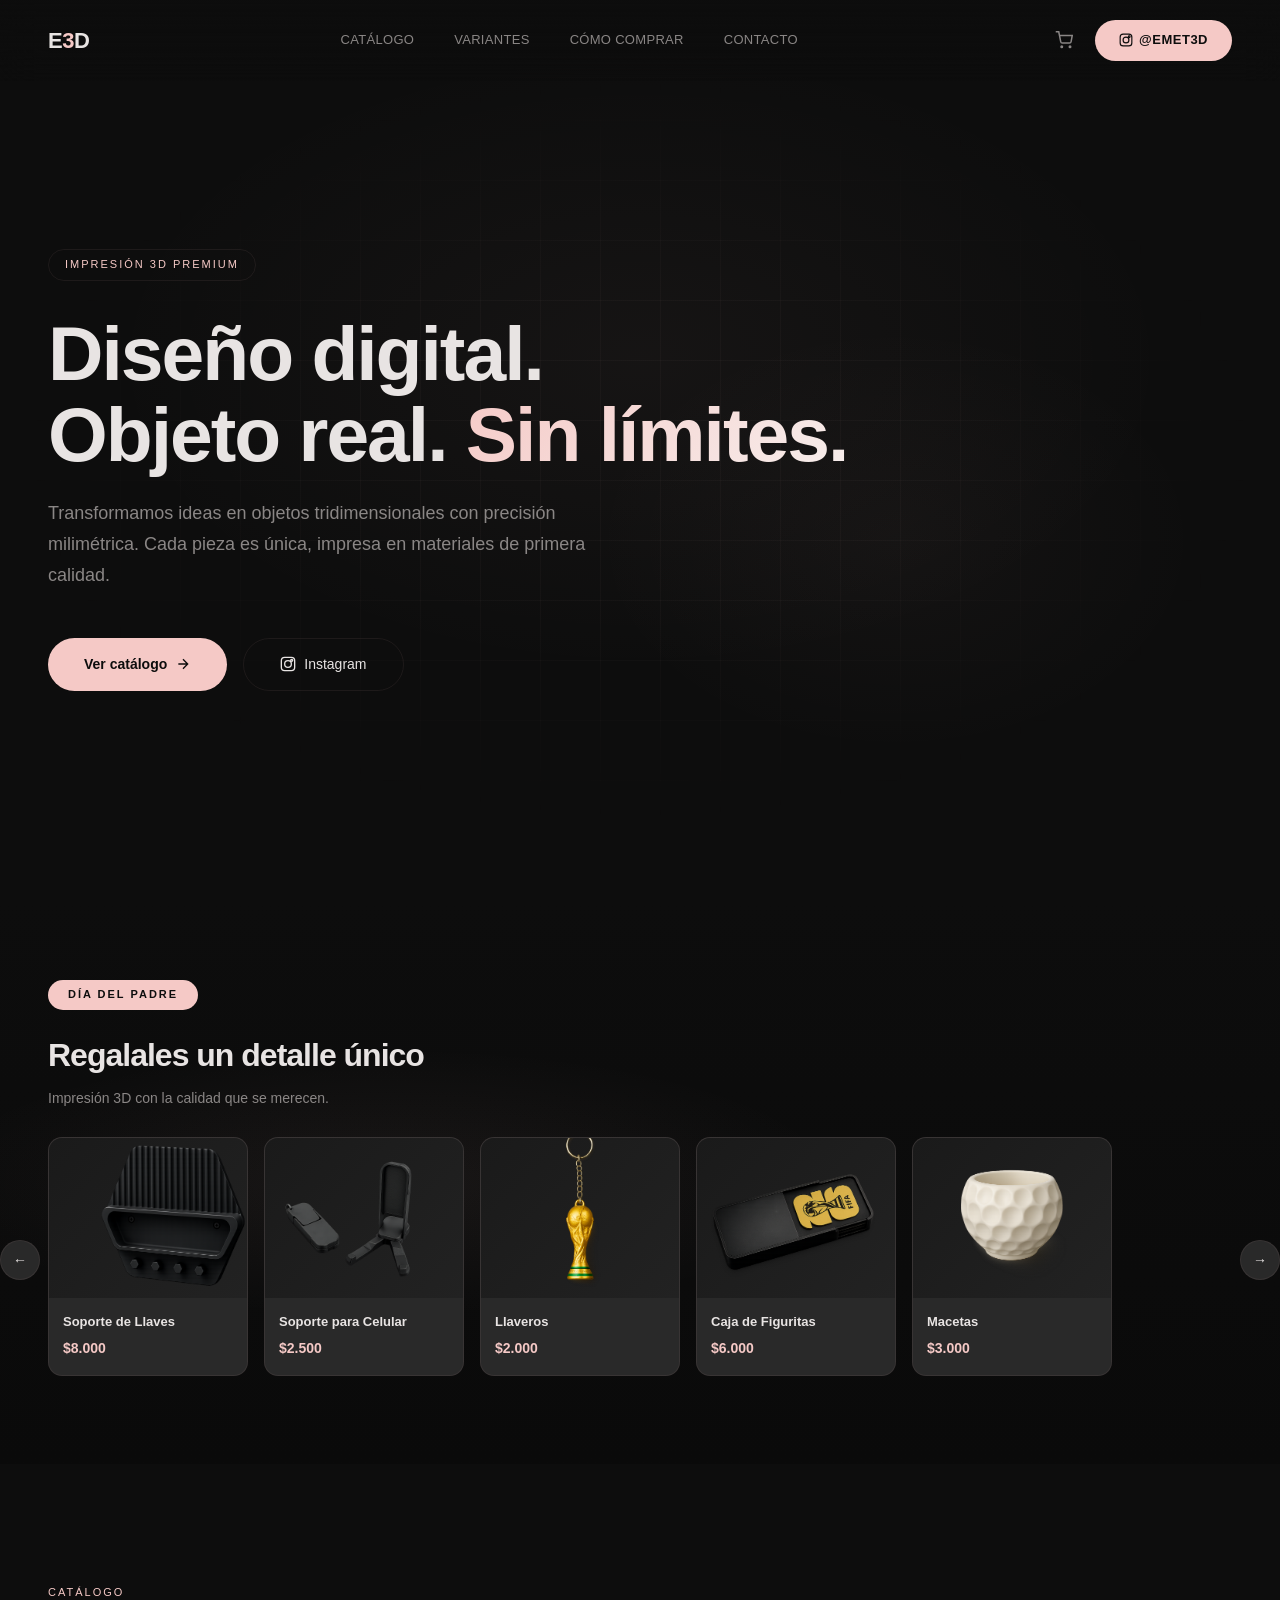
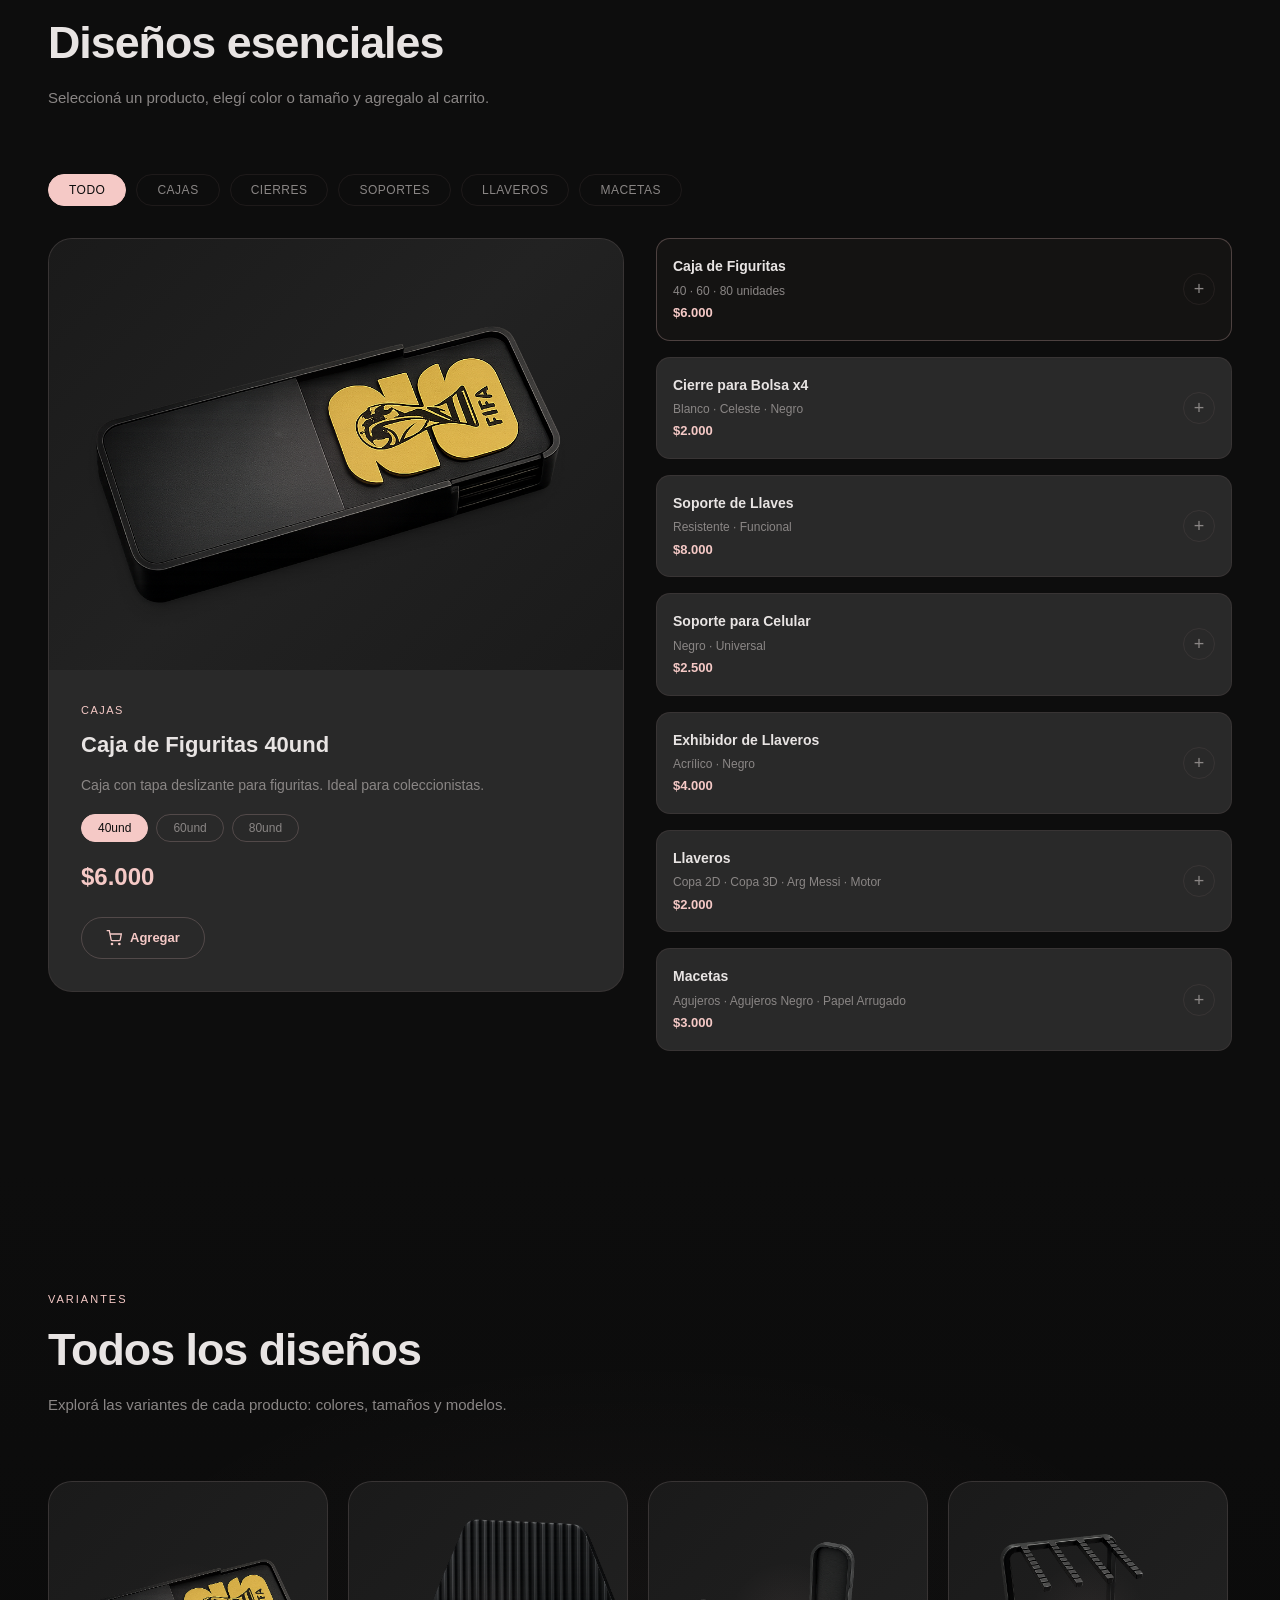
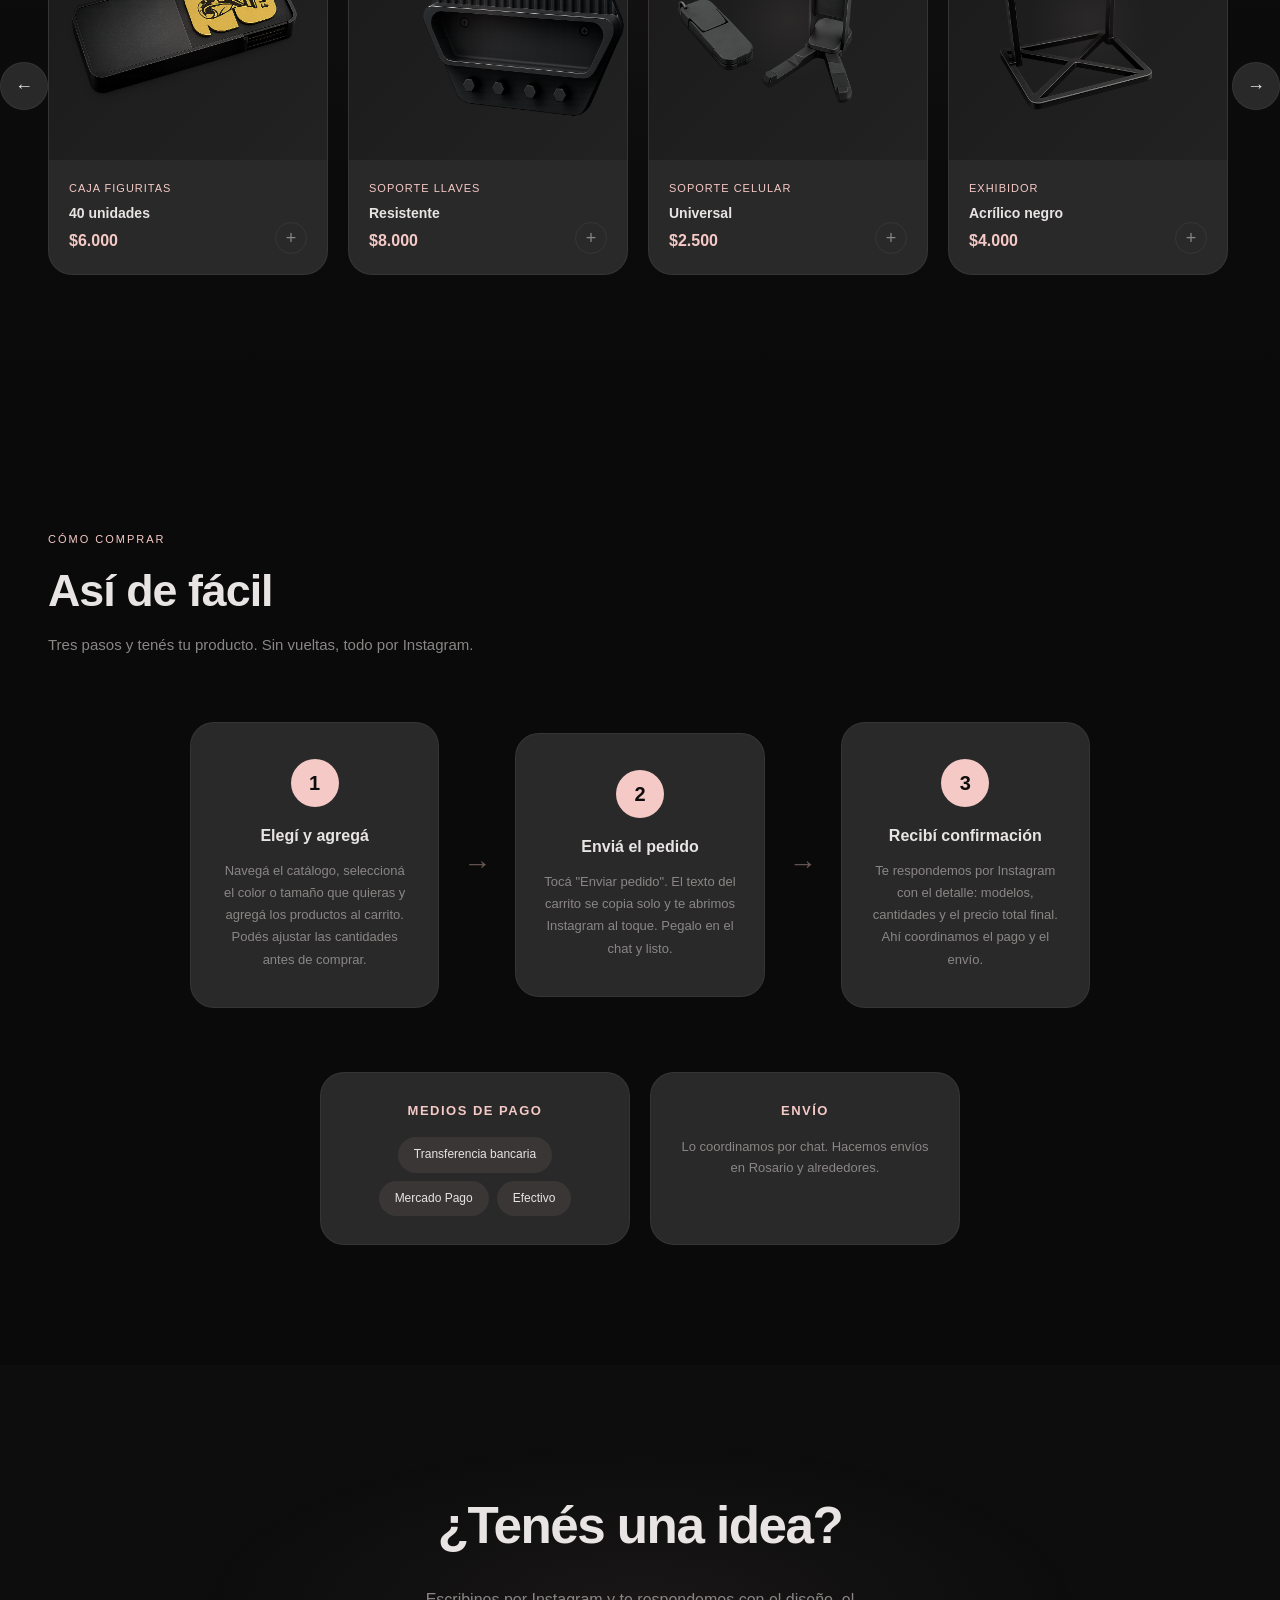
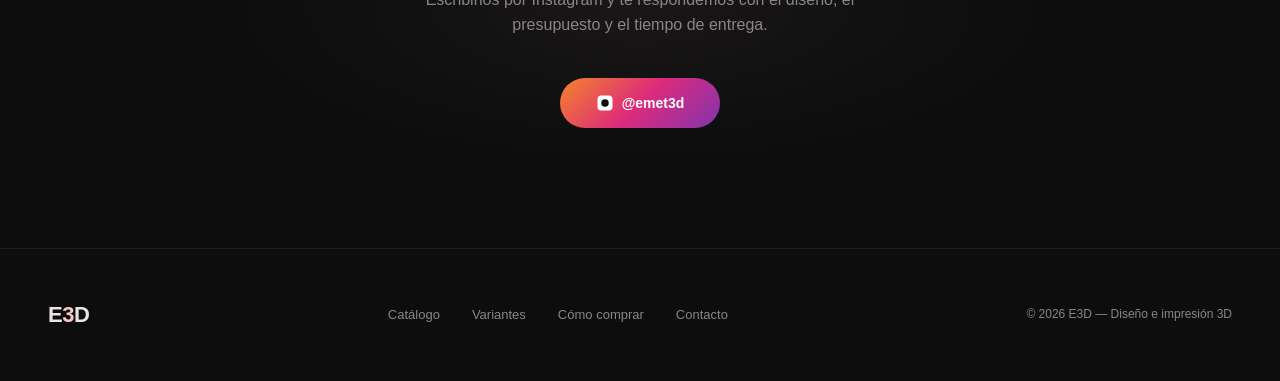
==== commit 015f945c: "Fix special carousel layout" ====
--- a/index.html
+++ b/index.html
@@ -101,37 +101,39 @@
       <h2>Regalales un detalle único</h2>
       <p>Impresión 3D con la calidad que se merecen.</p>
     </div>
-    <div class="special-carousel">
+    <div class="special-carousel-wrapper">
+      <button class="special-btn special-prev">&#8592;</button>
+      <button class="special-btn special-next">&#8594;</button>
       <div class="special-track">
-        <div class="special-card" data-href="#catalogo" data-product="llaves">
+        <div class="special-card">
           <img src="images/fotos sin nada/soporte llaves.png" alt="Soporte de Llaves" loading="lazy">
           <div class="special-card-info">
             <h4>Soporte de Llaves</h4>
             <span class="special-price">$8.000</span>
           </div>
         </div>
-        <div class="special-card" data-href="#catalogo" data-product="celular">
+        <div class="special-card">
           <img src="images/fotos sin nada/soporte para telefono negro.png" alt="Soporte para Celular" loading="lazy">
           <div class="special-card-info">
             <h4>Soporte para Celular</h4>
             <span class="special-price">$2.500</span>
           </div>
         </div>
-        <div class="special-card" data-href="#catalogo" data-product="llavero">
+        <div class="special-card">
           <img src="images/fotos sin nada/llavero copa 3d.png" alt="Llavero" loading="lazy">
           <div class="special-card-info">
             <h4>Llaveros</h4>
             <span class="special-price">$2.000</span>
           </div>
         </div>
-        <div class="special-card" data-href="#catalogo" data-product="caja">
+        <div class="special-card">
           <img src="images/fotos sin nada/caja de figuritas 40und tapa deslizante.png" alt="Caja de Figuritas" loading="lazy">
           <div class="special-card-info">
             <h4>Caja de Figuritas</h4>
             <span class="special-price">$6.000</span>
           </div>
         </div>
-        <div class="special-card" data-href="#catalogo" data-product="maceta">
+        <div class="special-card">
           <img src="images/fotos sin nada/maceta textura agujeros.png" alt="Maceta" loading="lazy">
           <div class="special-card-info">
             <h4>Macetas</h4>
@@ -139,8 +141,6 @@
           </div>
         </div>
       </div>
-      <button class="special-btn special-prev">&#8592;</button>
-      <button class="special-btn special-next">&#8594;</button>
     </div>
   </div>
 </section>
--- a/style.css
+++ b/style.css
@@ -224,52 +224,48 @@
 .special-section {
   padding: 80px 48px;
   position: relative;
-  overflow: hidden;
-  background:
-    radial-gradient(ellipse 60% 40% at 30% 50%, rgba(245,201,198,0.06) 0%, transparent 60%),
-    linear-gradient(180deg, var(--black) 0%, #0a0a0a 100%);
+  background: linear-gradient(180deg, var(--black) 0%, #0a0a0a 100%);
 }
 
 .special-section::before {
   content: ''; position: absolute; inset: 0;
-  background-image:
-    linear-gradient(rgba(245,201,198,0.02) 1px, transparent 1px),
-    linear-gradient(90deg, rgba(245,201,198,0.02) 1px, transparent 1px);
-  background-size: 80px 80px;
+  background: radial-gradient(ellipse 60% 40% at 30% 50%, rgba(245,201,198,0.06) 0%, transparent 60%);
   pointer-events: none;
 }
 
 .special-badge {
   display: inline-block;
-  padding: 8px 24px;
-  background: linear-gradient(135deg, var(--pink), #e8a8a4);
+  padding: 6px 20px;
+  background: var(--pink);
   color: var(--black);
   border-radius: 50px;
-  font-size: 12px; font-weight: 700;
+  font-size: 11px; font-weight: 700;
   text-transform: uppercase; letter-spacing: 2px;
   position: relative; z-index: 1;
-  margin-bottom: 24px;
+  margin-bottom: 20px;
 }
 
 .special-content { position: relative; z-index: 1; }
 
 .special-header h2 {
-  font-size: clamp(24px, 3vw, 40px);
+  font-size: clamp(22px, 2.5vw, 36px);
   font-weight: 700; letter-spacing: -1px;
-  margin-bottom: 8px;
+  margin-bottom: 6px;
 }
 
 .special-header p {
   font-size: 14px; color: var(--text-dim);
-  margin-bottom: 32px;
-}
-
-.special-carousel {
+  margin-bottom: 28px;
+}
+
+.special-carousel-wrapper {
   position: relative;
+  margin: 0 -48px;
+  padding: 0 48px;
 }
 
 .special-track {
-  display: flex; gap: 20px;
+  display: flex; gap: 16px;
   overflow-x: auto;
   scroll-snap-type: x mandatory;
   -webkit-overflow-scrolling: touch;
@@ -280,10 +276,10 @@
 .special-track::-webkit-scrollbar { display: none; }
 
 .special-card {
-  flex: 0 0 220px;
+  flex: 0 0 200px;
   scroll-snap-align: start;
   background: var(--graphite);
-  border-radius: var(--radius);
+  border-radius: var(--radius-sm);
   border: 1px solid var(--border);
   overflow: hidden;
   cursor: pointer;
@@ -291,13 +287,12 @@
 }
 
 .special-card:hover {
-  transform: translateY(-6px);
+  transform: translateY(-4px);
   border-color: rgba(245,201,198,0.15);
-  box-shadow: 0 12px 40px rgba(0,0,0,0.3);
 }
 
 .special-card img {
-  width: 100%; aspect-ratio: 1;
+  width: 100%; height: 160px;
   object-fit: cover;
   display: block;
   background: linear-gradient(135deg, #1a1a1a 0%, #222 100%);
@@ -307,25 +302,25 @@
 .special-card:hover img { transform: scale(1.05); }
 
 .special-card-info {
-  padding: 16px;
+  padding: 14px;
 }
 
 .special-card-info h4 {
-  font-size: 14px; font-weight: 600; margin-bottom: 4px;
+  font-size: 13px; font-weight: 600; margin-bottom: 2px;
 }
 
 .special-price {
-  font-size: 15px; font-weight: 700; color: var(--pink);
+  font-size: 14px; font-weight: 700; color: var(--pink);
 }
 
 .special-btn {
   position: absolute; top: 50%; transform: translateY(-50%);
-  width: 44px; height: 44px;
+  width: 40px; height: 40px;
   border-radius: 50%;
   background: var(--graphite);
   border: 1px solid var(--border);
   color: var(--text);
-  font-size: 16px;
+  font-size: 14px;
   cursor: pointer;
   transition: var(--transition);
   display: flex; align-items: center; justify-content: center;
@@ -338,8 +333,8 @@
   border-color: var(--pink);
 }
 
-.special-prev { left: -8px; }
-.special-next { right: -8px; }
+.special-prev { left: 0; }
+.special-next { right: 0; }
 
 /* Sections */
 .section {
@@ -1128,10 +1123,12 @@
   .variant-add { bottom: 16px; right: 16px; }
   .carousel-btn { display: none; }
   .special-section { padding: 48px 20px; }
-  .special-card { flex: 0 0 160px; }
-  .special-card-info { padding: 12px; }
+  .special-carousel-wrapper { margin: 0 -20px; padding: 0 20px; }
+  .special-card { flex: 0 0 150px; }
+  .special-card img { height: 130px; }
+  .special-card-info { padding: 10px; }
   .special-card-info h4 { font-size: 12px; }
-  .special-price { font-size: 13px; }
+  .special-price { font-size: 12px; }
   .special-btn { display: none; }
   .cta-section { padding: 64px 20px; }
   footer { flex-direction: column; text-align: center; gap: 16px; padding: 32px 20px; }
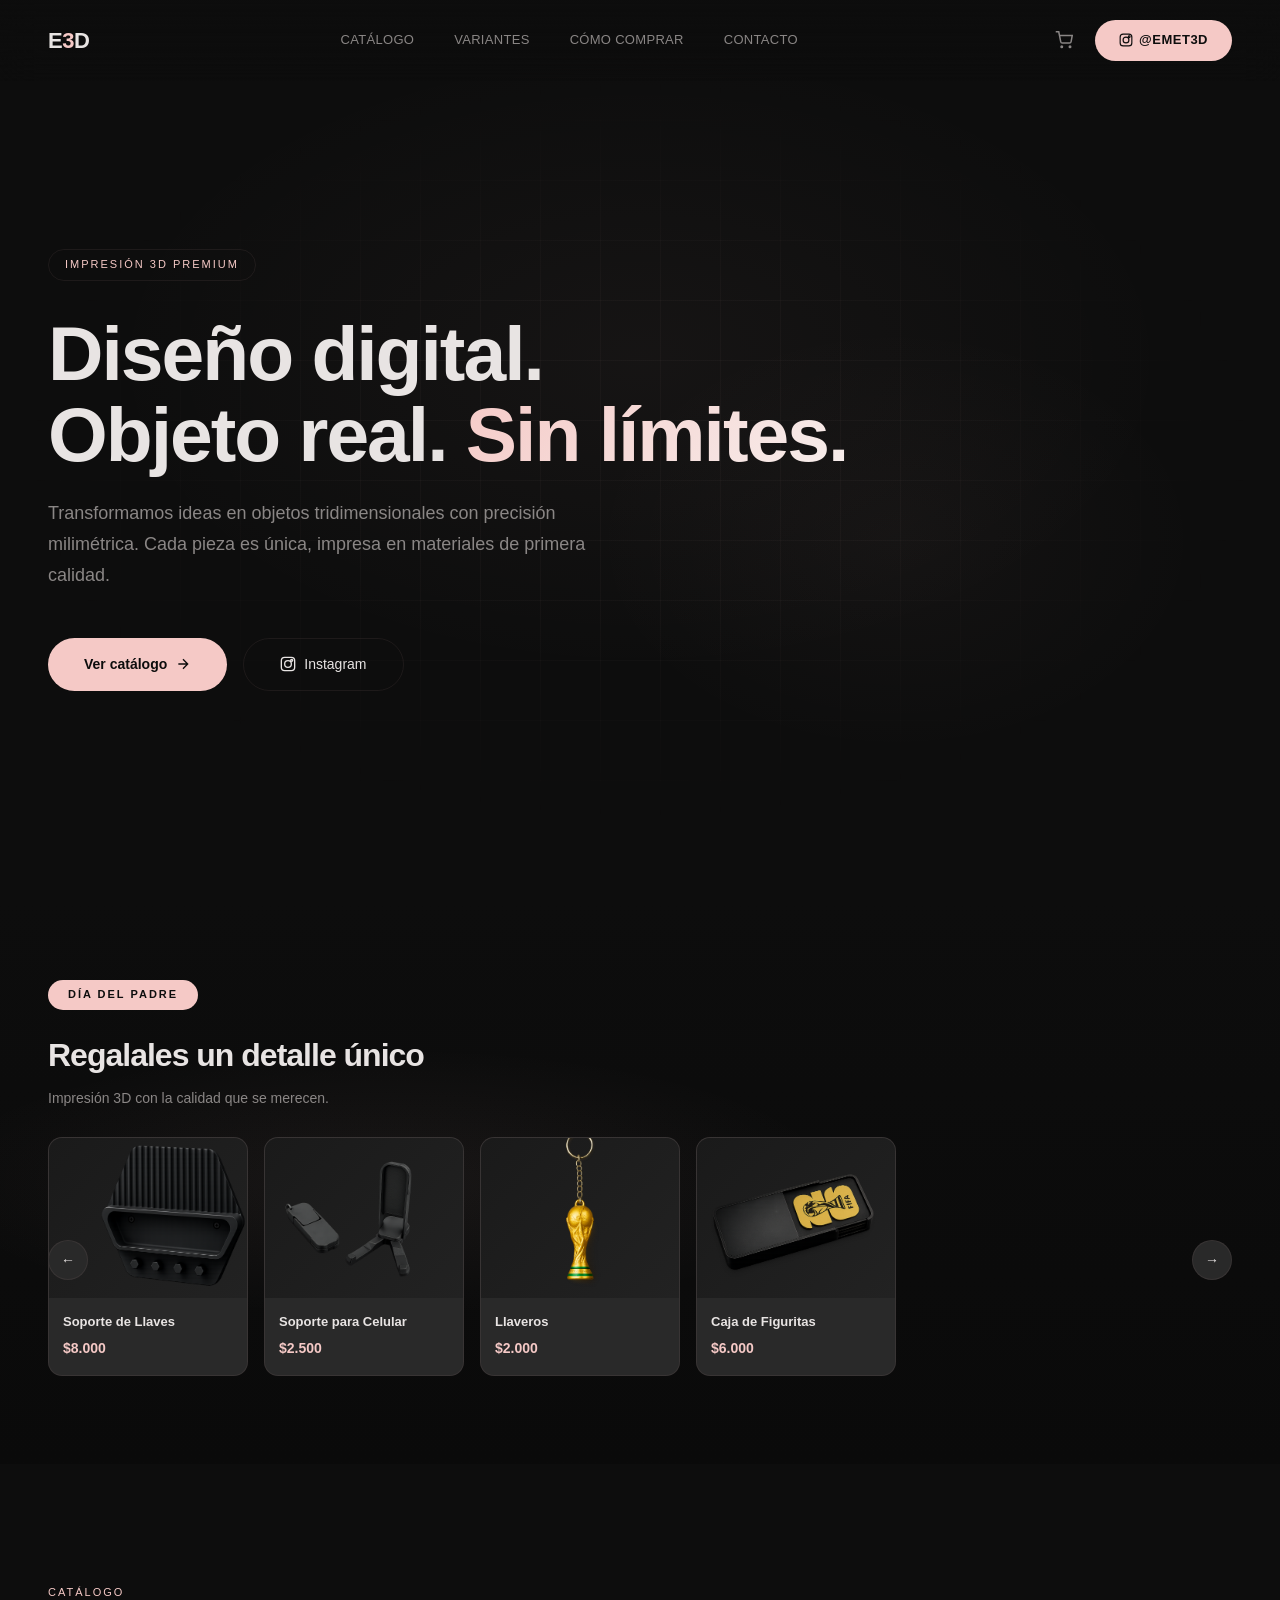
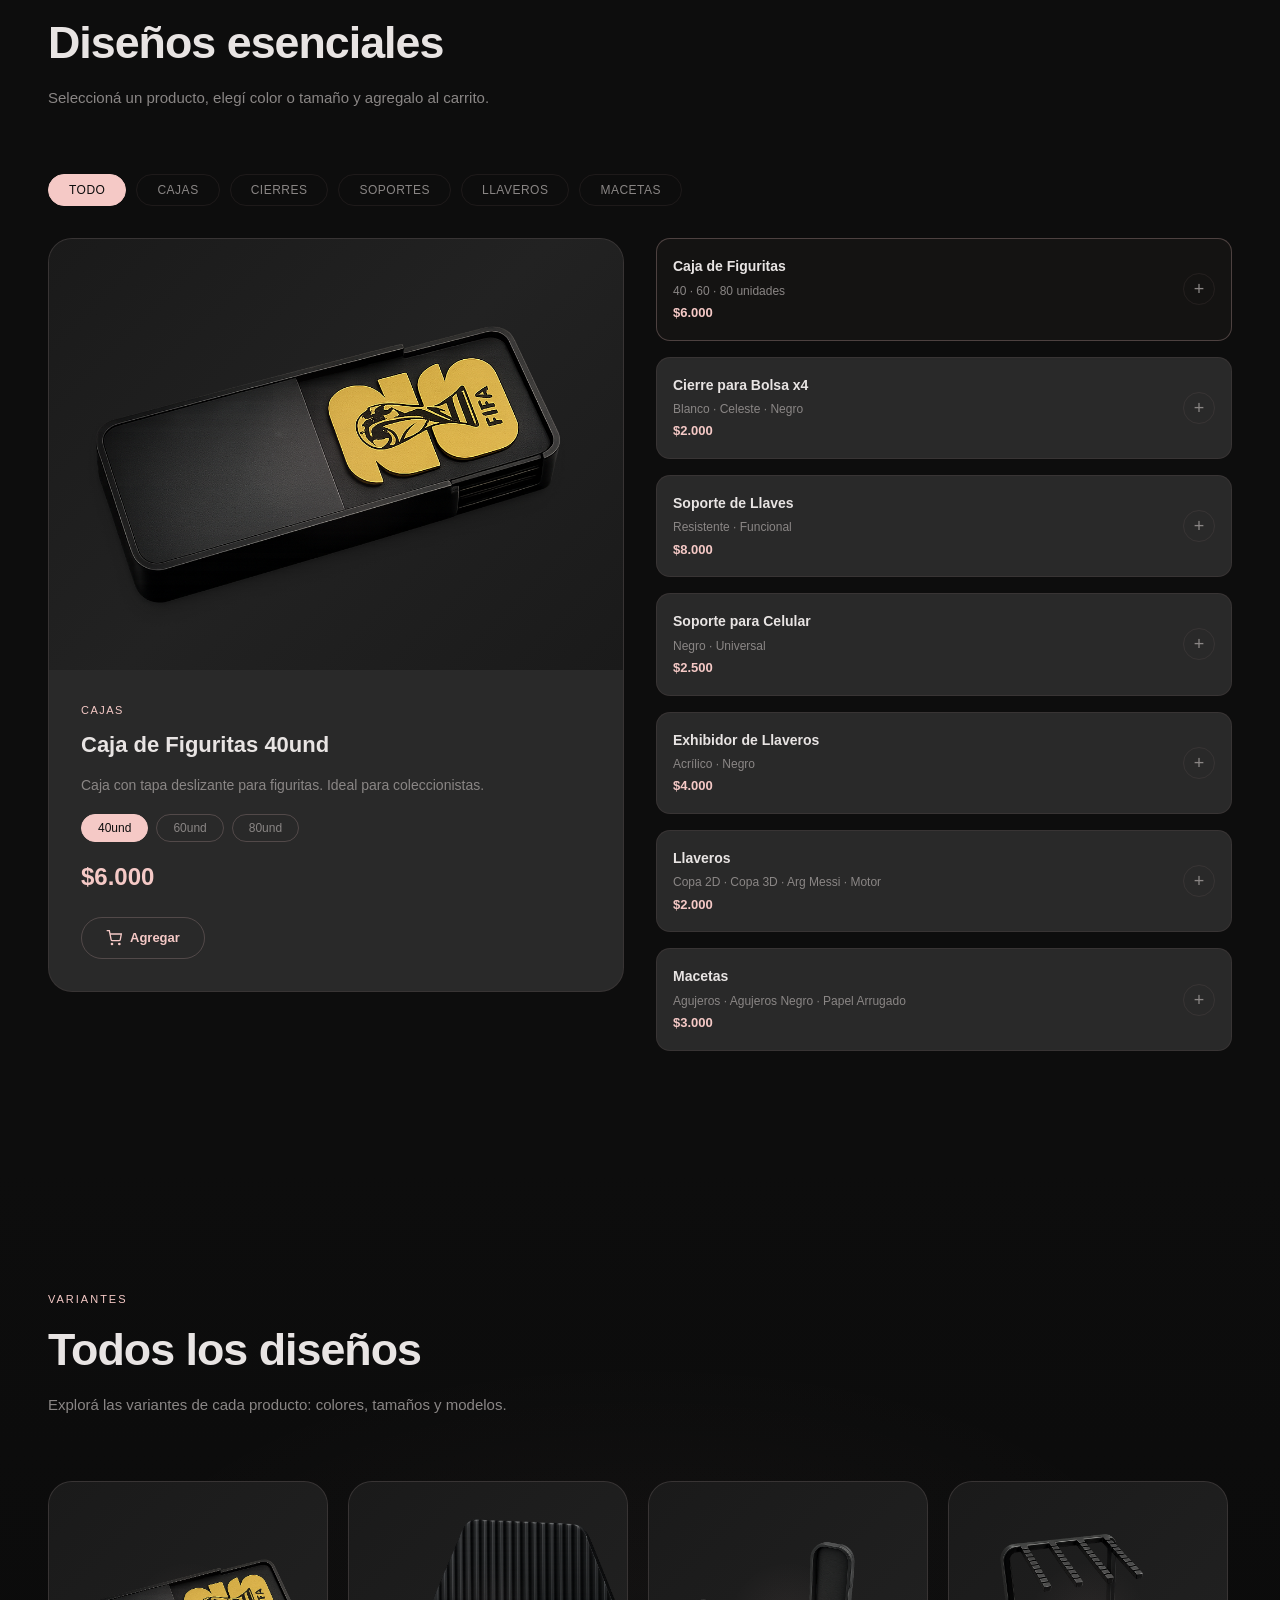
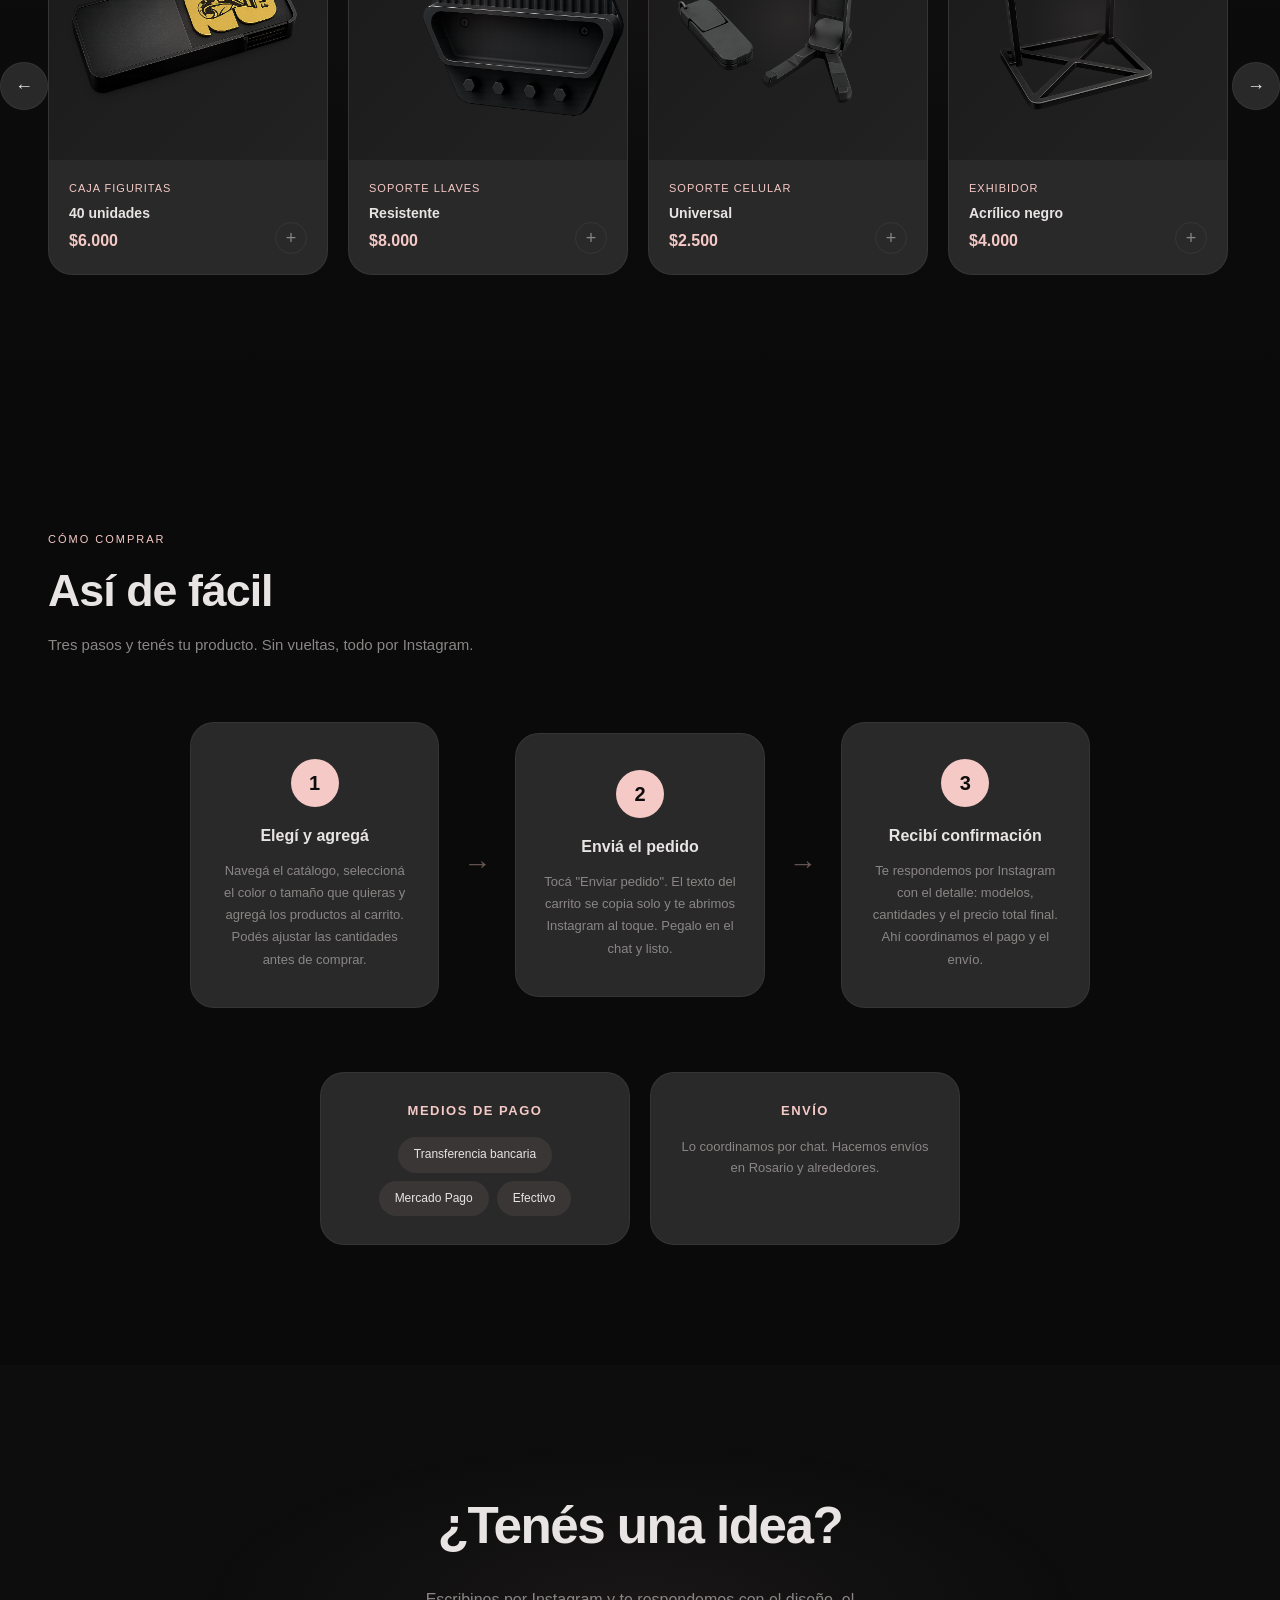
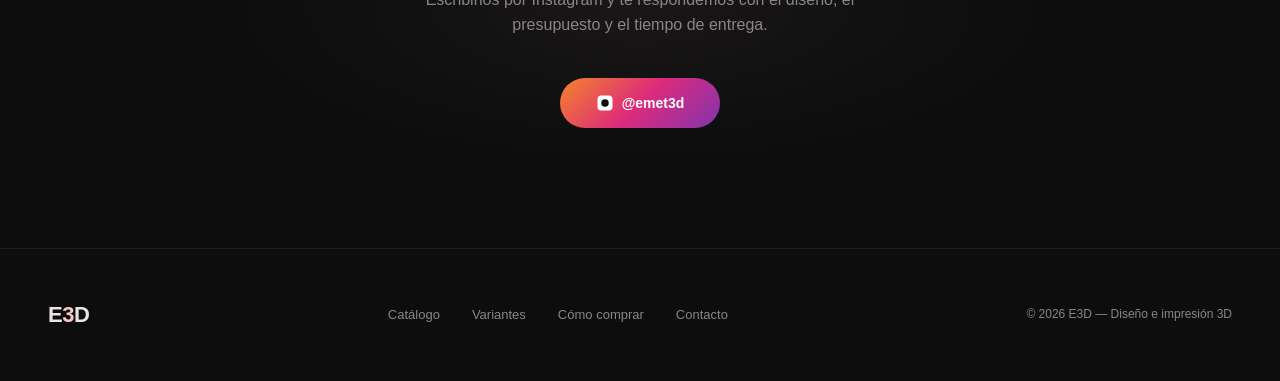
==== commit 4bd86ece: "Fix arrows position, remove macetas from Dia del Padre" ====
--- a/index.html
+++ b/index.html
@@ -133,13 +133,6 @@
             <span class="special-price">$6.000</span>
           </div>
         </div>
-        <div class="special-card">
-          <img src="images/fotos sin nada/maceta textura agujeros.png" alt="Maceta" loading="lazy">
-          <div class="special-card-info">
-            <h4>Macetas</h4>
-            <span class="special-price">$3.000</span>
-          </div>
-        </div>
       </div>
     </div>
   </div>
--- a/style.css
+++ b/style.css
@@ -333,8 +333,8 @@
   border-color: var(--pink);
 }
 
-.special-prev { left: 0; }
-.special-next { right: 0; }
+.special-prev { left: 48px; }
+.special-next { right: 48px; }
 
 /* Sections */
 .section {
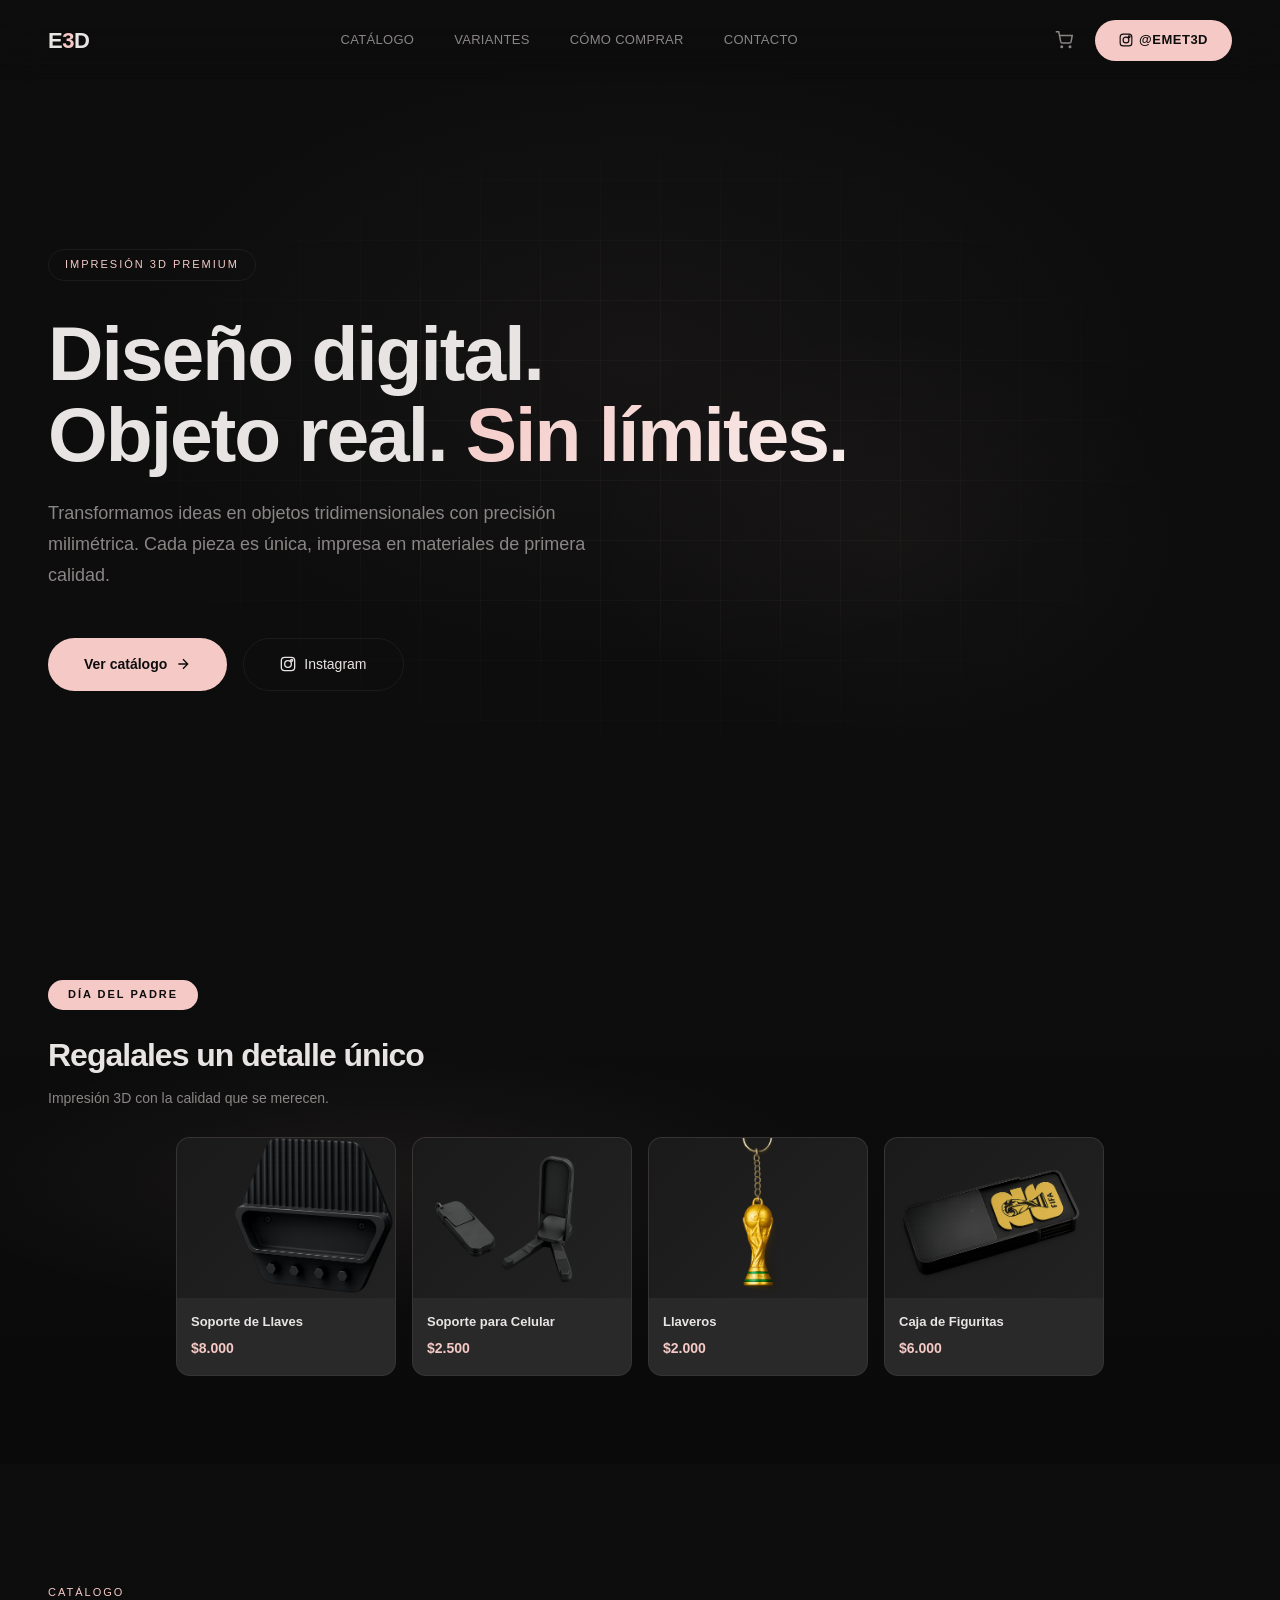
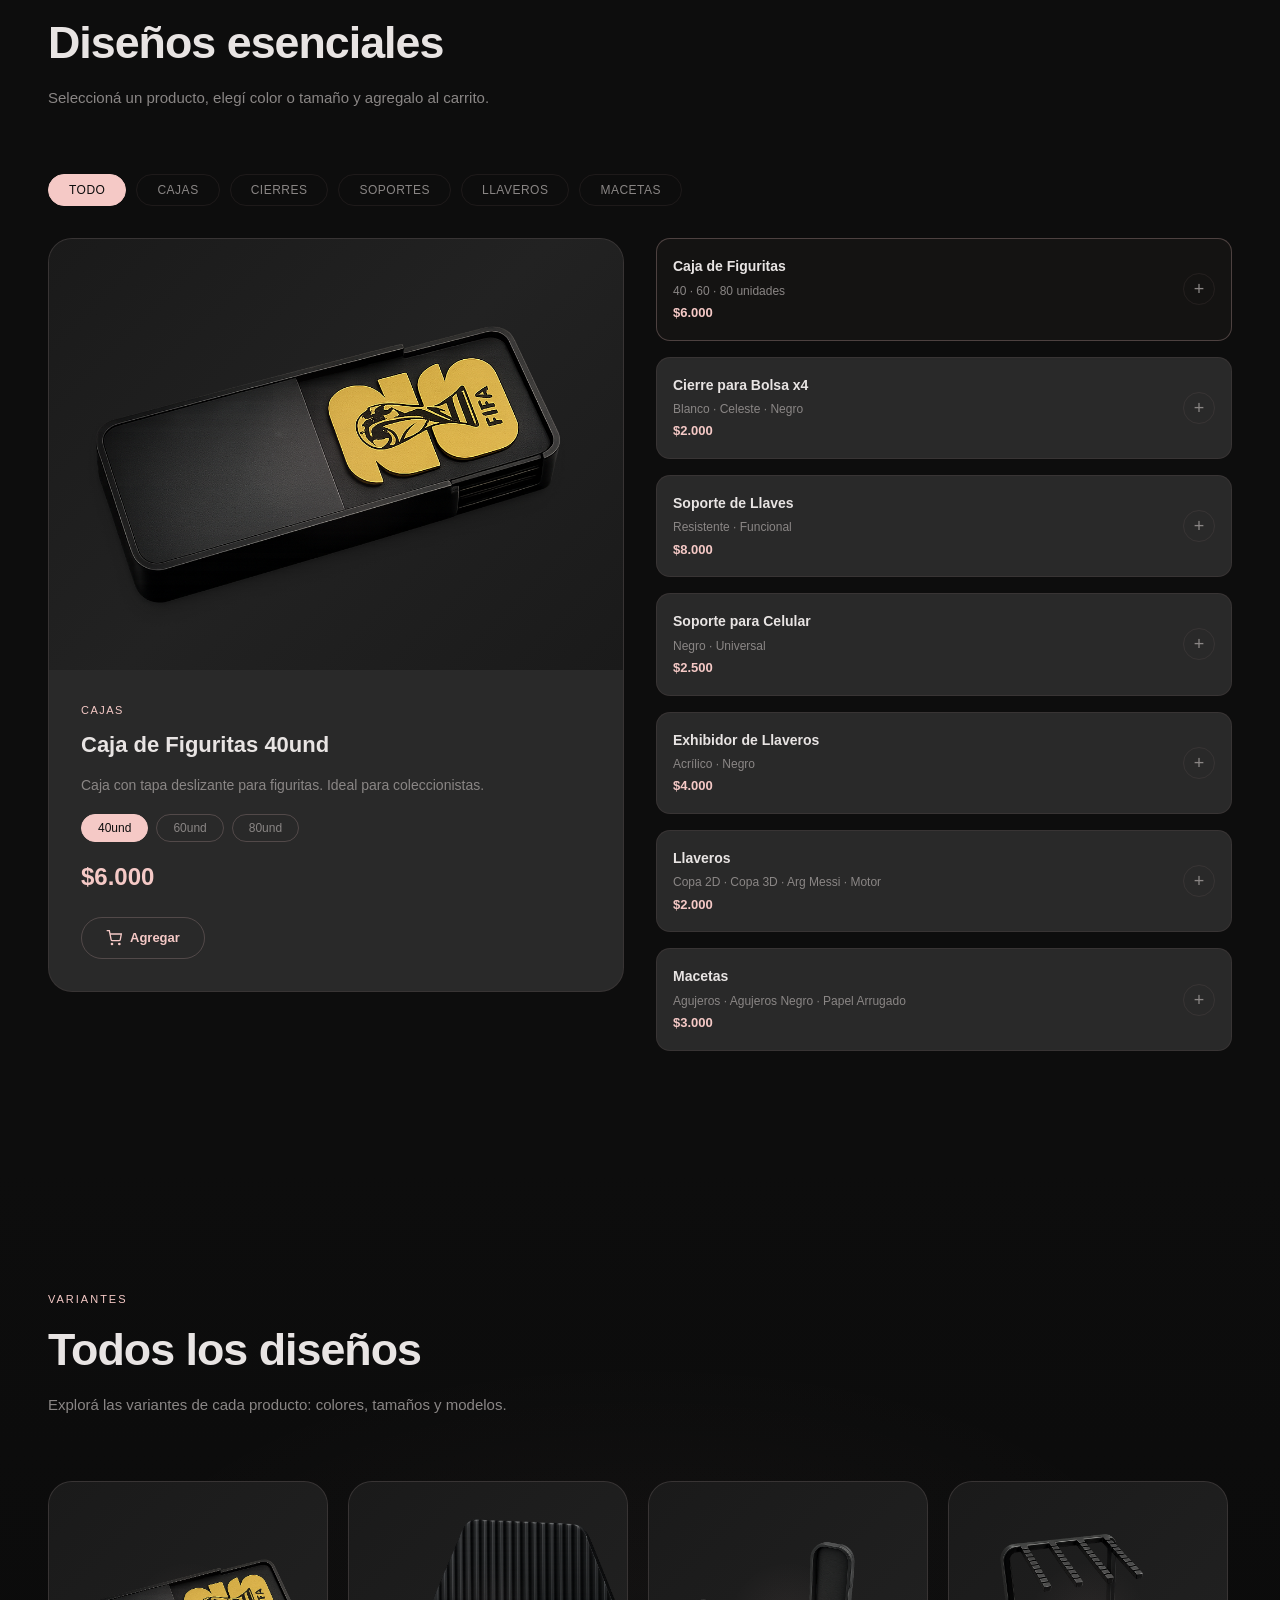
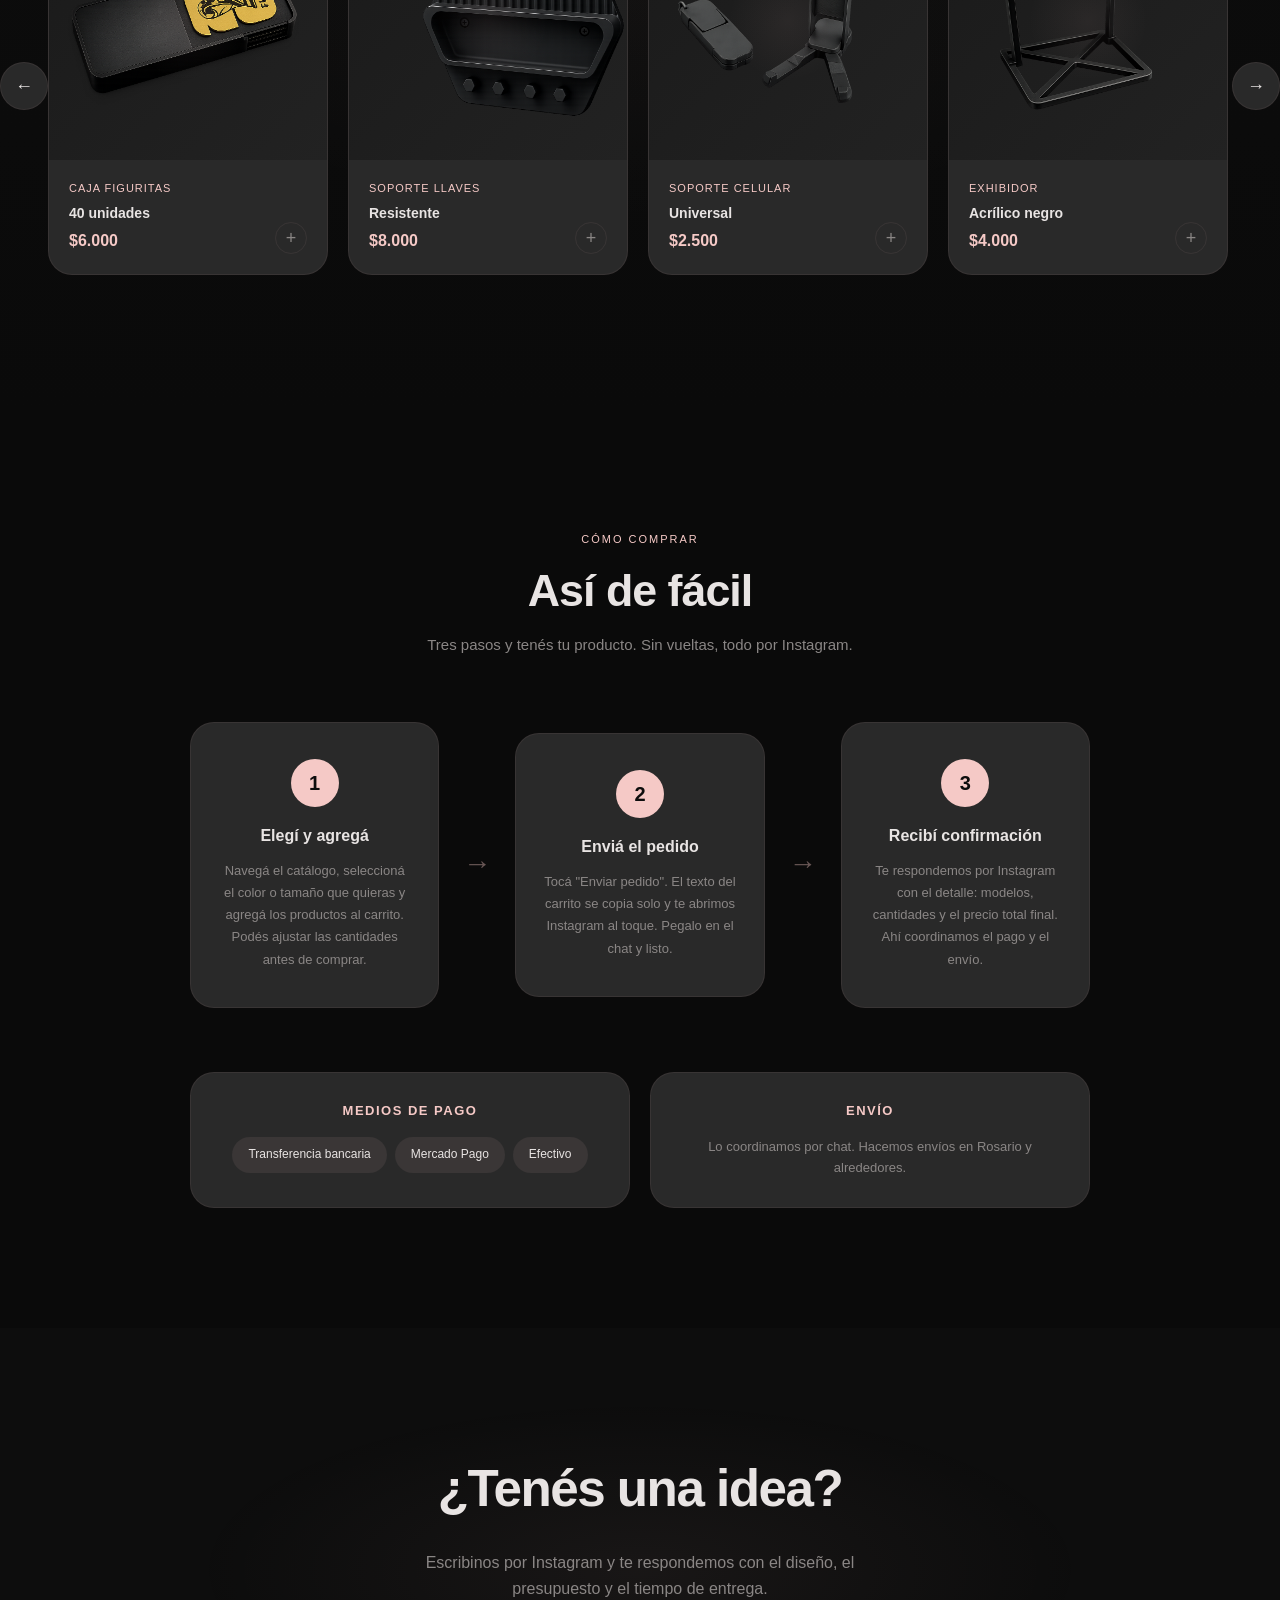
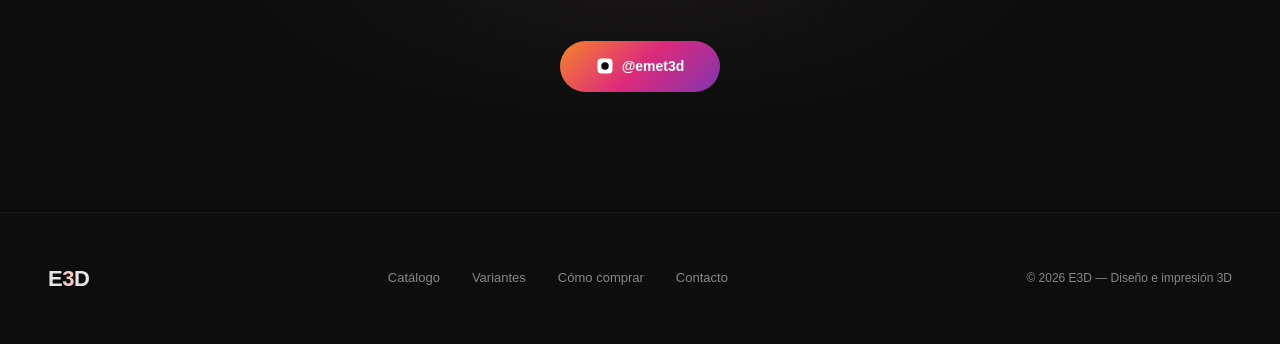
==== commit d88c881b: "Redesign special section: centered grid, no arrows" ====
--- a/index.html
+++ b/index.html
@@ -102,8 +102,6 @@
       <p>Impresión 3D con la calidad que se merecen.</p>
     </div>
     <div class="special-carousel-wrapper">
-      <button class="special-btn special-prev">&#8592;</button>
-      <button class="special-btn special-next">&#8594;</button>
       <div class="special-track">
         <div class="special-card">
           <img src="images/fotos sin nada/soporte llaves.png" alt="Soporte de Llaves" loading="lazy">
--- a/style.css
+++ b/style.css
@@ -260,8 +260,12 @@
 
 .special-carousel-wrapper {
   position: relative;
-  margin: 0 -48px;
-  padding: 0 48px;
+}
+
+.special-track {
+  display: flex; gap: 16px;
+  justify-content: center;
+  flex-wrap: wrap;
 }
 
 .special-track {
@@ -276,7 +280,7 @@
 .special-track::-webkit-scrollbar { display: none; }
 
 .special-card {
-  flex: 0 0 200px;
+  flex: 0 0 220px;
   scroll-snap-align: start;
   background: var(--graphite);
   border-radius: var(--radius-sm);
@@ -313,28 +317,7 @@
   font-size: 14px; font-weight: 700; color: var(--pink);
 }
 
-.special-btn {
-  position: absolute; top: 50%; transform: translateY(-50%);
-  width: 40px; height: 40px;
-  border-radius: 50%;
-  background: var(--graphite);
-  border: 1px solid var(--border);
-  color: var(--text);
-  font-size: 14px;
-  cursor: pointer;
-  transition: var(--transition);
-  display: flex; align-items: center; justify-content: center;
-  z-index: 10;
-}
-
-.special-btn:hover {
-  background: var(--pink);
-  color: var(--black);
-  border-color: var(--pink);
-}
-
-.special-prev { left: 48px; }
-.special-next { right: 48px; }
+
 
 /* Sections */
 .section {
@@ -734,6 +717,12 @@
 /* How to buy */
 .how-section {
   background: #0a0a0a;
+  text-align: center;
+}
+
+.how-section .section-header {
+  margin-left: auto;
+  margin-right: auto;
 }
 
 .how-grid {
@@ -782,8 +771,9 @@
 }
 
 .how-payment {
-  max-width: 640px; margin: 0 auto;
+  max-width: 900px; margin: 0 auto;
   display: flex; gap: 20px;
+  justify-content: center;
 }
 
 .payment-box {
@@ -1123,13 +1113,11 @@
   .variant-add { bottom: 16px; right: 16px; }
   .carousel-btn { display: none; }
   .special-section { padding: 48px 20px; }
-  .special-carousel-wrapper { margin: 0 -20px; padding: 0 20px; }
-  .special-card { flex: 0 0 150px; }
-  .special-card img { height: 130px; }
+  .special-card { flex: 0 0 160px; }
+  .special-card img { height: 140px; }
   .special-card-info { padding: 10px; }
   .special-card-info h4 { font-size: 12px; }
   .special-price { font-size: 12px; }
-  .special-btn { display: none; }
   .cta-section { padding: 64px 20px; }
   footer { flex-direction: column; text-align: center; gap: 16px; padding: 32px 20px; }
   .footer-links { gap: 20px; flex-wrap: wrap; justify-content: center; }
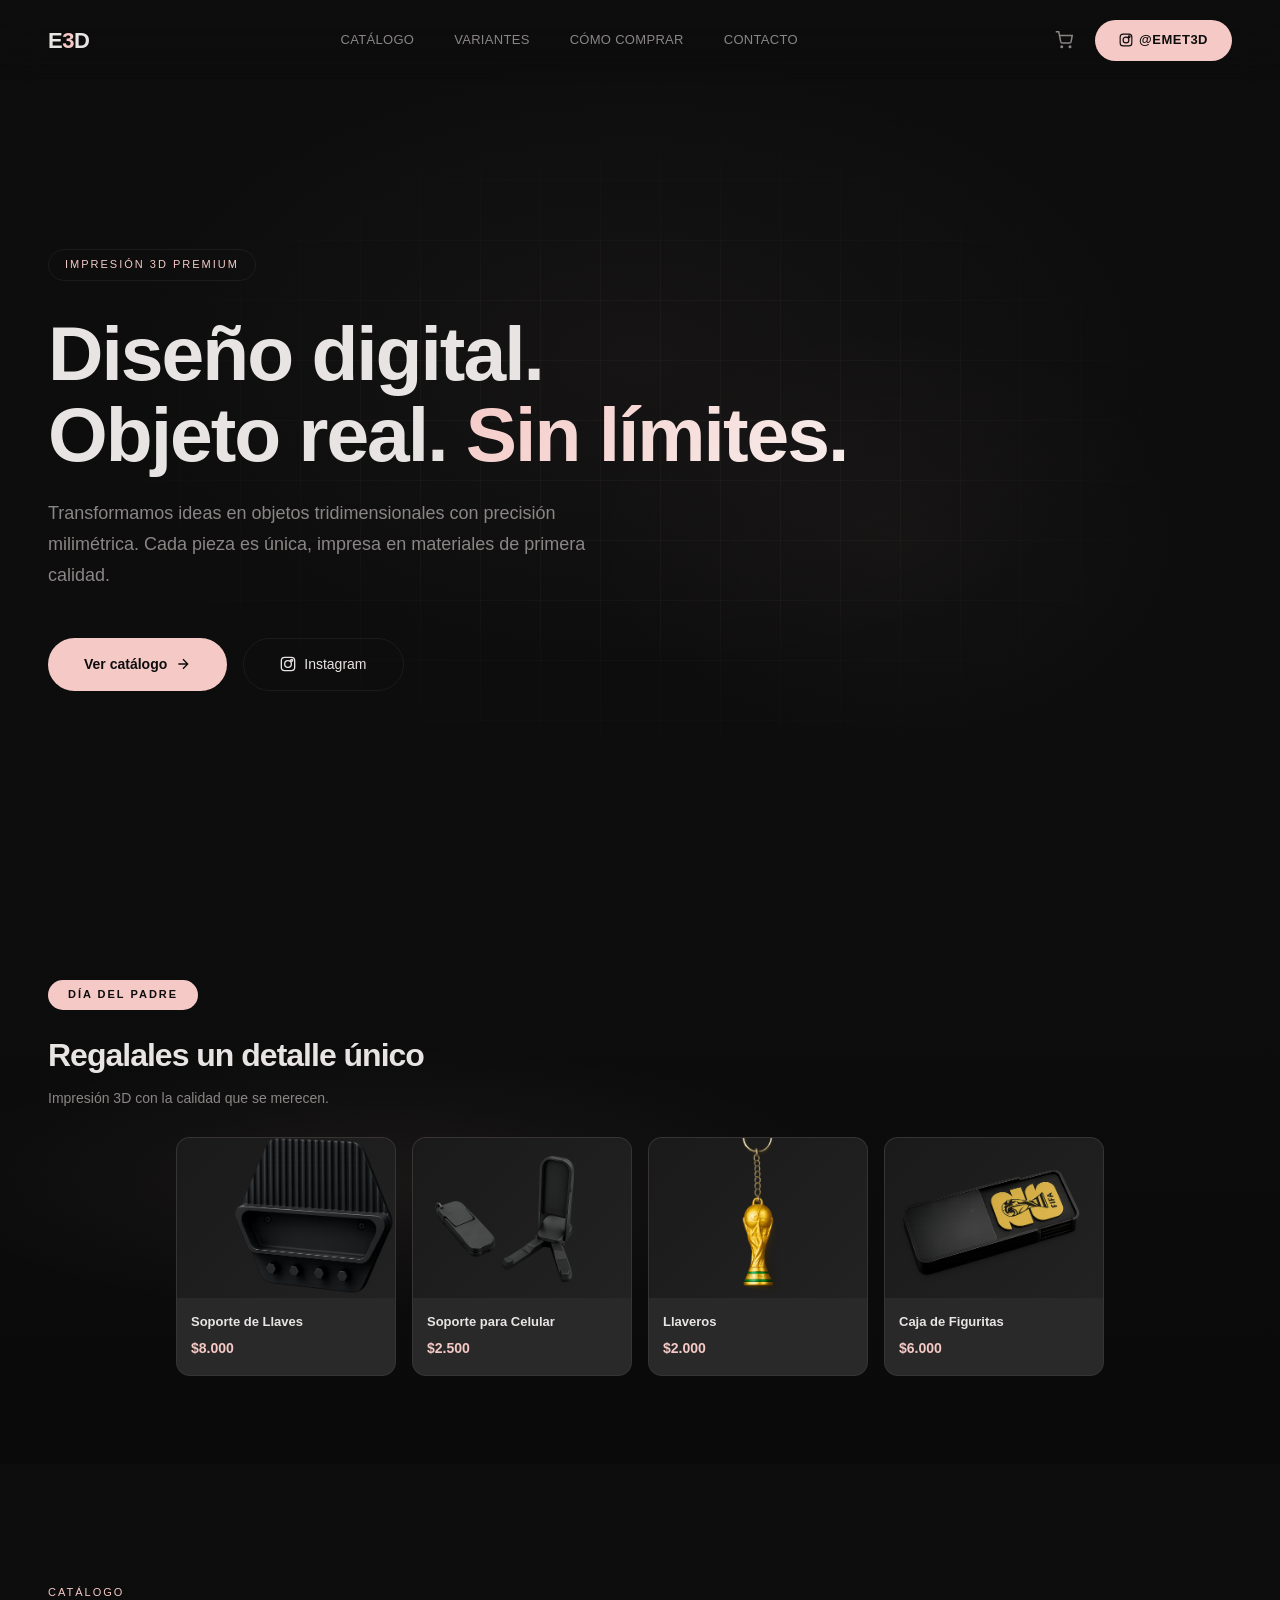
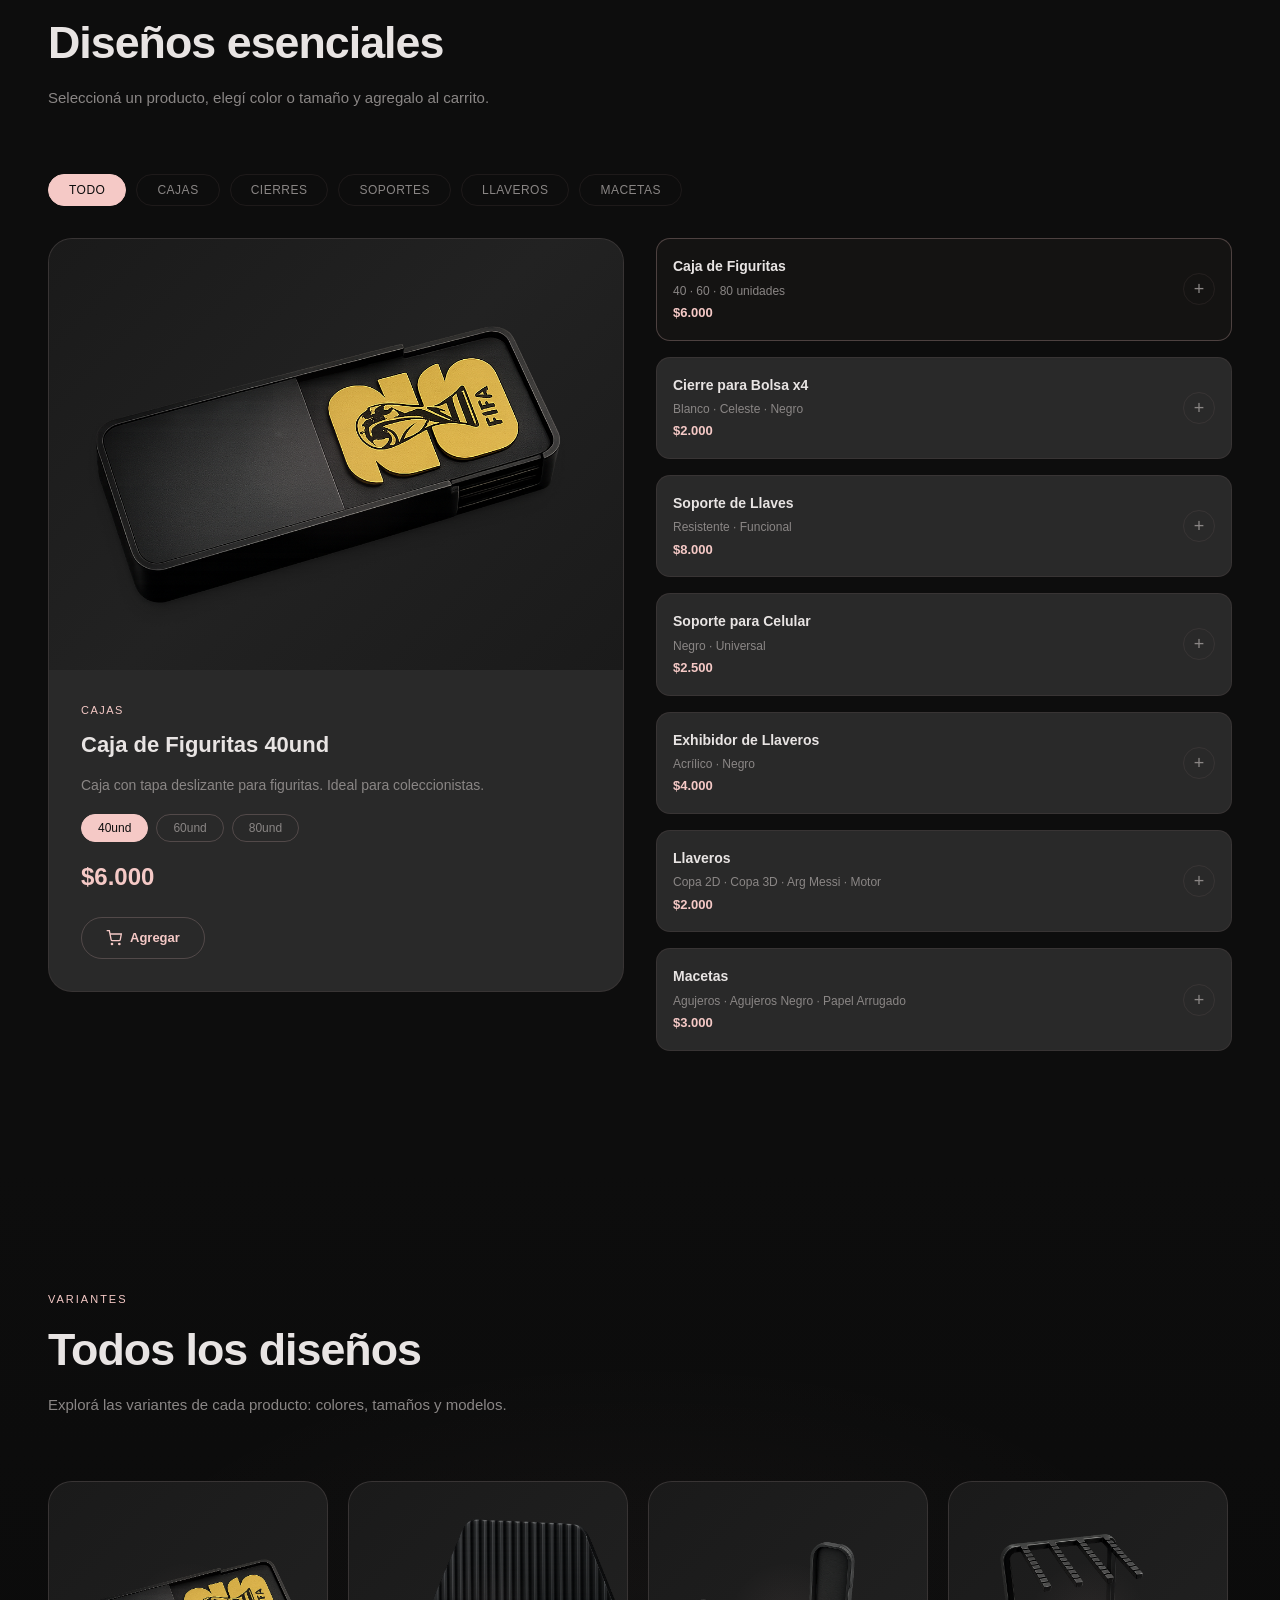
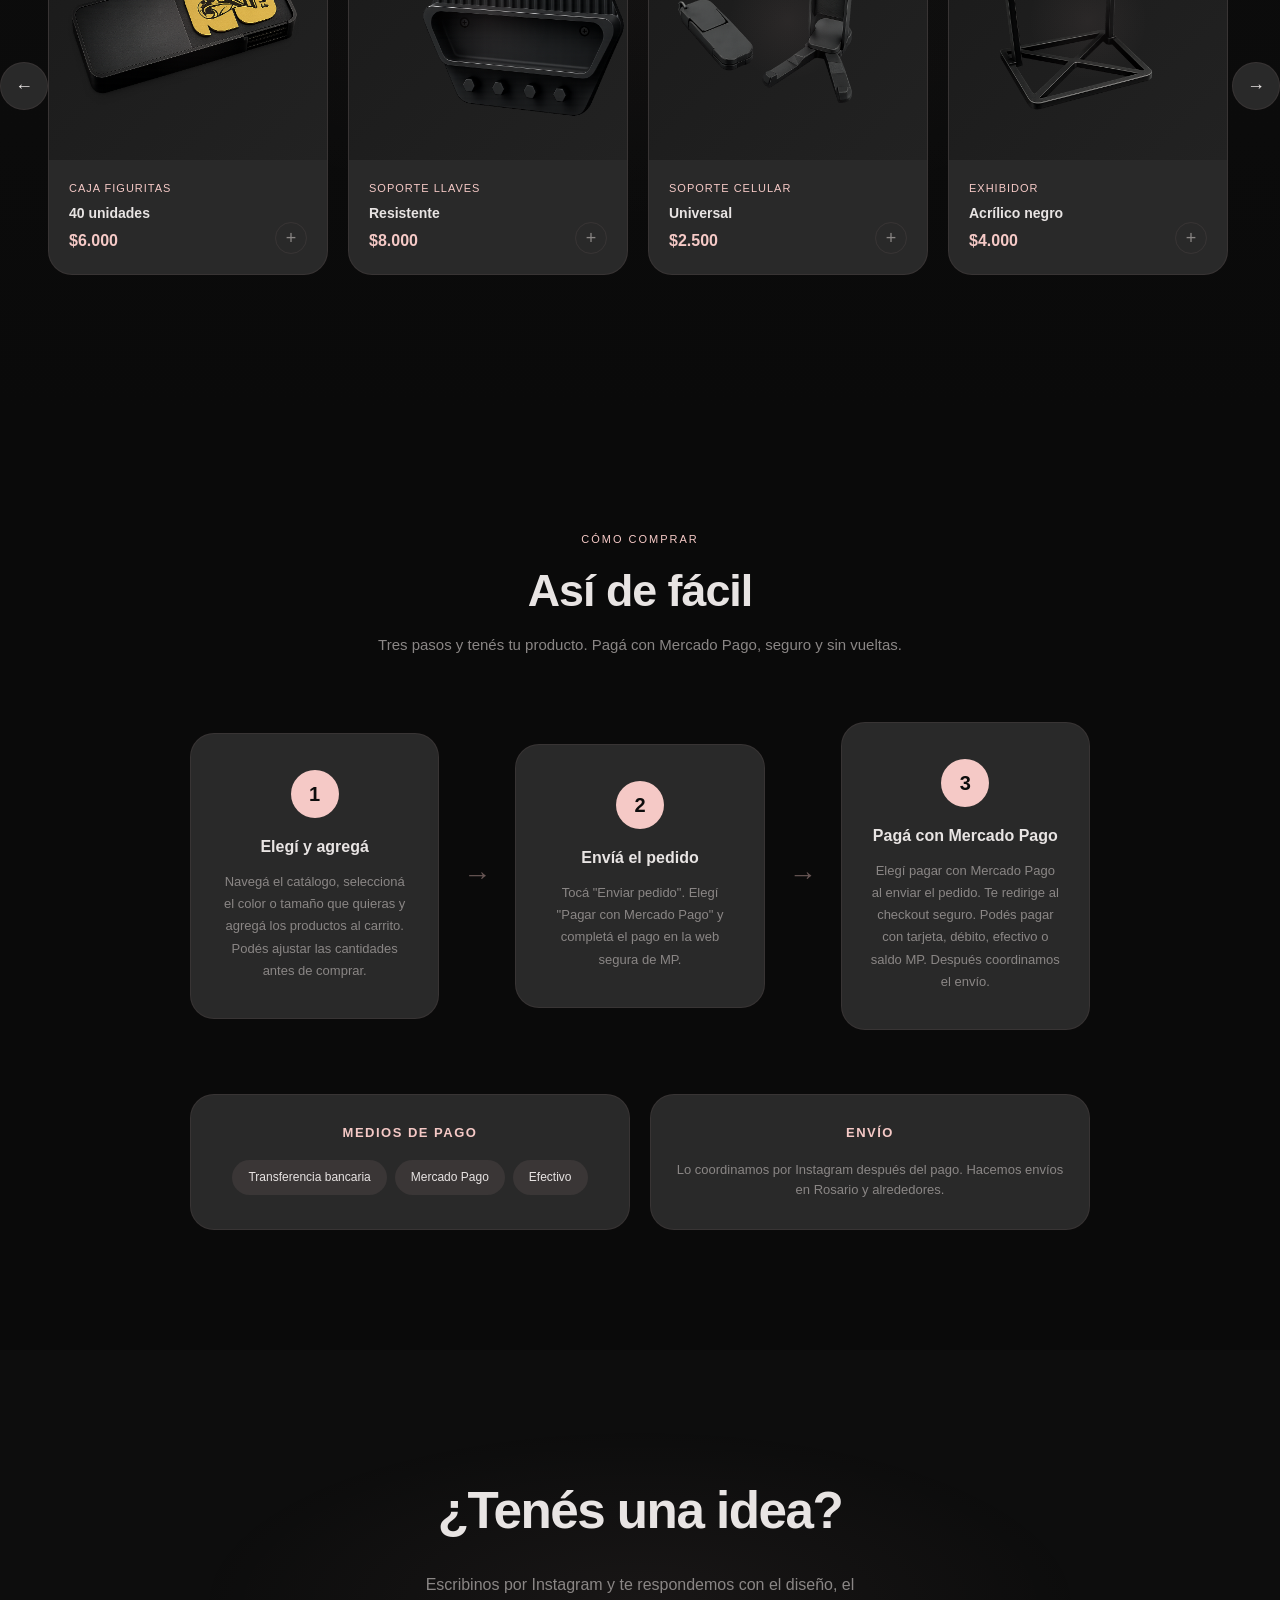
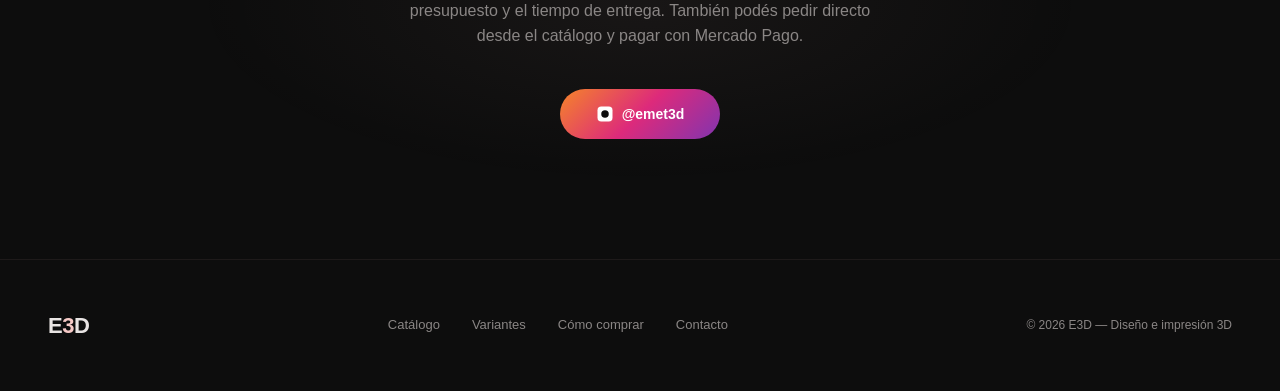
==== commit 29641e01: "Remove Instagram checkout, keep only Mercado Pago" ====
--- a/index.html
+++ b/index.html
@@ -424,7 +424,7 @@
   <div class="section-header">
     <div class="section-tag">Cómo comprar</div>
     <h2 class="section-title">Así de fácil</h2>
-    <p class="section-desc">Tres pasos y tenés tu producto. Sin vueltas, todo por Instagram.</p>
+    <p class="section-desc">Tres pasos y tenés tu producto. Pagá con Mercado Pago, seguro y sin vueltas.</p>
   </div>
   <div class="how-grid fade-up">
     <div class="how-step">
@@ -437,16 +437,16 @@
     </div>
     <div class="how-step">
       <div class="how-num">2</div>
-      <h3>Enviá el pedido</h3>
-      <p>Tocá "Enviar pedido". El texto del carrito se copia solo y te abrimos Instagram al toque. Pegalo en el chat y listo.</p>
+      <h3>Envíá el pedido</h3>
+      <p>Tocá "Enviar pedido". Elegí "Pagar con Mercado Pago" y completá el pago en la web segura de MP.</p>
     </div>
     <div class="how-arrow">
       <span>&#8594;</span>
     </div>
     <div class="how-step">
       <div class="how-num">3</div>
-      <h3>Recibí confirmación</h3>
-      <p>Te respondemos por Instagram con el detalle: modelos, cantidades y el precio total final. Ahí coordinamos el pago y el envío.</p>
+      <h3>Pagá con Mercado Pago</h3>
+      <p>Elegí pagar con Mercado Pago al enviar el pedido. Te redirige al checkout seguro. Podés pagar con tarjeta, débito, efectivo o saldo MP. Después coordinamos el envío.</p>
     </div>
   </div>
   <div class="how-payment fade-up">
@@ -460,14 +460,14 @@
     </div>
     <div class="payment-box">
       <h3>Envío</h3>
-      <p>Lo coordinamos por chat. Hacemos envíos en Rosario y alrededores.</p>
+      <p>Lo coordinamos por Instagram después del pago. Hacemos envíos en Rosario y alrededores.</p>
     </div>
   </div>
 </section>
 
 <section class="cta-section" id="contacto">
   <h2 class="fade-up">¿Tenés una idea?</h2>
-  <p class="fade-up">Escribinos por Instagram y te respondemos con el diseño, el presupuesto y el tiempo de entrega.</p>
+  <p class="fade-up">Escribinos por Instagram y te respondemos con el diseño, el presupuesto y el tiempo de entrega. También podés pedir directo desde el catálogo y pagar con Mercado Pago.</p>
   <div class="cta-actions fade-up">
     <a href="https://www.instagram.com/emet3d/" target="_blank" rel="noopener noreferrer" class="btn-instagram">
       <svg width="18" height="18" viewBox="0 0 24 24" fill="currentColor"><rect x="2" y="2" width="20" height="20" rx="5"/><circle cx="12" cy="12" r="5" fill="#0d0d0d"/><circle cx="17.5" cy="6.5" r="1.5"/></svg>
@@ -515,7 +515,7 @@
         <svg width="16" height="16" viewBox="0 0 24 24" fill="none" stroke="currentColor" stroke-width="2"><polyline points="3 6 5 6 21 6"/><path d="M19 6v14a2 2 0 0 1-2 2H7a2 2 0 0 1-2-2V6m3 0V4a2 2 0 0 1 2-2h4a2 2 0 0 1 2 2v2"/></svg>
       </button>
     </div>
-    <p class="checkout-note">Se copia el pedido y abrimos Instagram</p>
+    <p class="checkout-note">Pago seguro con Mercado Pago</p>
   </div>
 </div>
 
--- a/style.css
+++ b/style.css
@@ -953,6 +953,7 @@
 .cart-footer {
   padding: 24px;
   border-top: 1px solid var(--border);
+  flex-shrink: 0;
 }
 
 .cart-total {
@@ -1001,6 +1002,53 @@
 .checkout-note {
   font-size: 11px; color: var(--text-dim);
   text-align: center; margin-top: 8px;
+}
+
+/* Checkout modal */
+.checkout-modal-overlay {
+  display: none; position: fixed; inset: 0;
+  background: rgba(0,0,0,0.7);
+  z-index: 400;
+  align-items: center; justify-content: center;
+  padding: 20px;
+}
+
+.checkout-modal {
+  background: var(--graphite);
+  border-radius: var(--radius);
+  padding: 40px 32px;
+  max-width: 380px; width: 100%;
+  text-align: center;
+  border: 1px solid var(--border);
+  box-shadow: 0 20px 60px rgba(0,0,0,0.5);
+}
+
+.checkout-modal-icon {
+  font-size: 40px; margin-bottom: 16px;
+}
+
+.checkout-modal h3 {
+  font-size: 20px; font-weight: 600; margin-bottom: 8px;
+}
+
+.checkout-modal p {
+  font-size: 14px; color: var(--text-dim); line-height: 1.6;
+  margin-bottom: 24px;
+}
+
+.checkout-modal-actions {
+  display: flex; flex-direction: column; gap: 10px;
+}
+
+.checkout-modal-actions .btn-primary,
+.checkout-modal-actions .btn-secondary {
+  width: 100%; justify-content: center;
+  text-align: center;
+}
+
+.checkout-modal-note {
+  font-size: 12px; color: var(--text-dim);
+  margin-top: 16px; margin-bottom: 0;
 }
 
 /* Toast */
